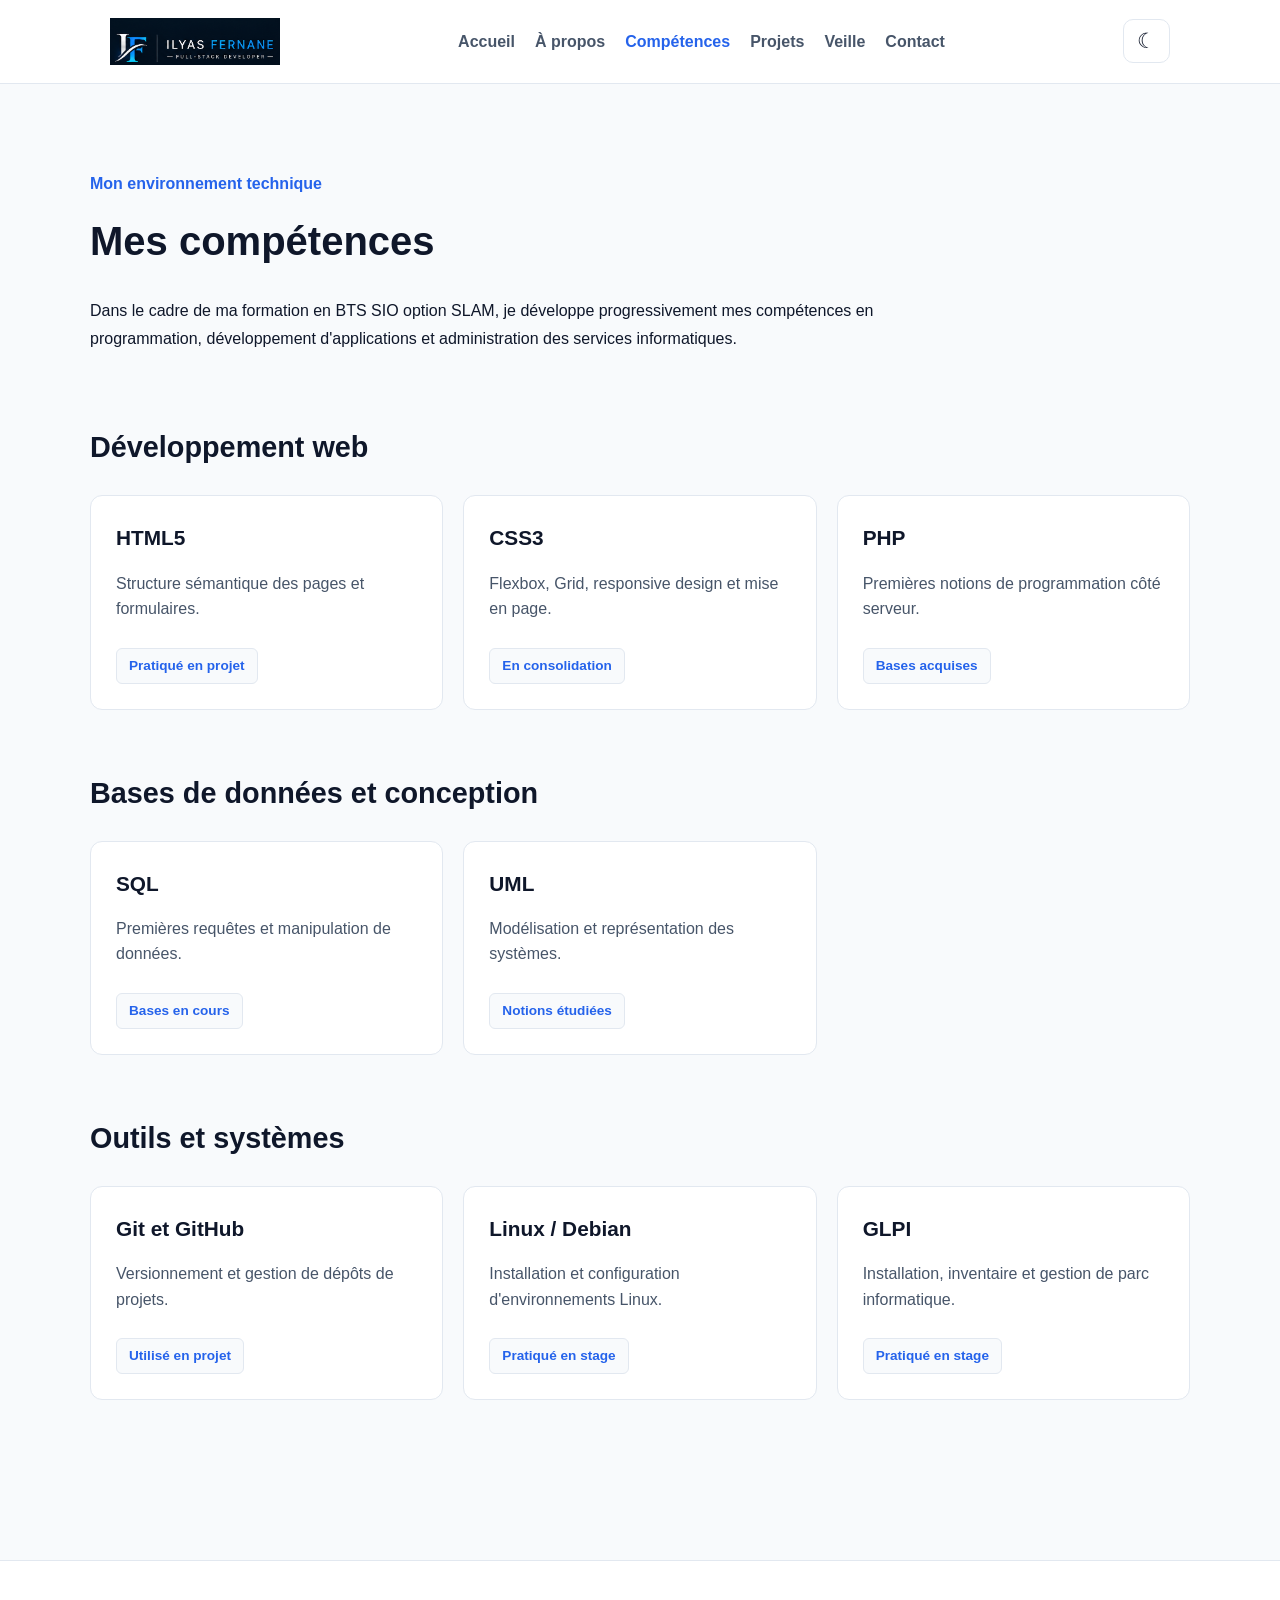
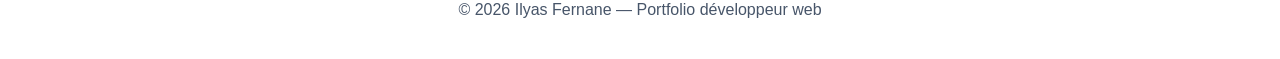
==== competences.html @ f1be25f7 "Initial commit - Portfolio BTS SIO SLAM" ====
<!doctype html>
<html lang="fr">
  <head>
    <meta charset="UTF-8" />
    <meta name="viewport" content="width=device-width, initial-scale=1.0" />
    <meta
      name="description"
      content="Compétences en développement web,
          programmation et informatique d'Ilyas Fernane."
    />
    <title>Compétences | Ilyas Fernane</title>
    <link rel="stylesheet" href="css/style.css" />
    <link rel="icon" type="image/png" href="images/favicon.png" />
  </head>

  <body>
    <header class="site-header">
      <nav class="navigation" aria-label="Navigation principale">
        <a
          href="index.html"
          class="logo logo-image"
          aria-label="Ilyas Fernane - Accueil"
        >
          <img
            src="images/logo-navbar.png"
            alt="Ilyas Fernane"
            class="logo-navbar"
          />
        </a>

        <button
          class="menu-toggle"
          type="button"
          aria-label="Afficher ou masquer le menu"
          aria-controls="menu-principal"
          aria-expanded="false"
        >
          ☰
        </button>

        <ul class="menu" id="menu-principal">
          <li><a href="index.html">Accueil</a></li>
          <li><a href="apropos.html">À propos</a></li>
          <li>
            <a href="competences.html" aria-current="page">Compétences</a>
          </li>
          <li><a href="projets.html">Projets</a></li>
          <li><a href="veille.html">Veille</a></li>
          <li><a href="contact.html">Contact</a></li>
        </ul>
        <button
          class="theme-toggle"
          type="button"
          aria-label="Changer de thème"
          title="Changer de thème"
        >
          ☾
        </button>
      </nav>
    </header>

    <main class="page-interieure">
      <div class="conteneur">
        <section class="presentation">
          <p class="hero-intro">Mon environnement technique</p>
          <h1>Mes compétences</h1>

          <p>
            Dans le cadre de ma formation en BTS SIO option SLAM, je développe
            progressivement mes compétences en programmation, développement
            d'applications et administration des services informatiques.
          </p>
        </section>

        <section class="competences-section">
          <h2>Développement web</h2>

          <div class="grille-competences">
            <article class="carte-competence">
              <h3>HTML5</h3>
              <p>Structure sémantique des pages et formulaires.</p>
              <span class="niveau-competence">Pratiqué en projet</span>
            </article>

            <article class="carte-competence">
              <h3>CSS3</h3>
              <p>Flexbox, Grid, responsive design et mise en page.</p>
              <span class="niveau-competence">En consolidation</span>
            </article>

            <article class="carte-competence">
              <h3>PHP</h3>
              <p>Premières notions de programmation côté serveur.</p>
              <span class="niveau-competence">Bases acquises</span>
            </article>
          </div>
        </section>

        <section class="competences-section">
          <h2>Bases de données et conception</h2>

          <div class="grille-competences">
            <article class="carte-competence">
              <h3>SQL</h3>
              <p>Premières requêtes et manipulation de données.</p>
              <span class="niveau-competence">Bases en cours</span>
            </article>

            <article class="carte-competence">
              <h3>UML</h3>
              <p>Modélisation et représentation des systèmes.</p>
              <span class="niveau-competence">Notions étudiées</span>
            </article>
          </div>
        </section>

        <section class="competences-section">
          <h2>Outils et systèmes</h2>

          <div class="grille-competences">
            <article class="carte-competence">
              <h3>Git et GitHub</h3>
              <p>Versionnement et gestion de dépôts de projets.</p>
              <span class="niveau-competence">Utilisé en projet</span>
            </article>

            <article class="carte-competence">
              <h3>Linux / Debian</h3>
              <p>Installation et configuration d'environnements Linux.</p>
              <span class="niveau-competence">Pratiqué en stage</span>
            </article>

            <article class="carte-competence">
              <h3>GLPI</h3>
              <p>Installation, inventaire et gestion de parc informatique.</p>
              <span class="niveau-competence">Pratiqué en stage</span>
            </article>
          </div>
        </section>
      </div>
    </main>

    <footer class="site-footer">
      <p>© 2026 Ilyas Fernane — Portfolio développeur web</p>
    </footer>

    <script src="js/menu.js"></script>
    <script src="js/theme.js"></script>
  </body>
</html>
---- css/style.css ----
/* ==================================
   PORTFOLIO DÉVELOPPEUR
   Thème clair / sombre
   ================================== */

/* Thème clair par défaut */
:root {
    --couleur-fond: #F8FAFC;
    --couleur-surface: #FFFFFF;
    --couleur-texte: #0F172A;
    --couleur-secondaire: #475569;
    --couleur-accent: #2563EB;
    --couleur-bordure: #E2E8F0;
}

/* Thème sombre */
[data-theme="dark"] {
    --couleur-fond: #0F172A;
    --couleur-surface: #1E293B;
    --couleur-texte: #F8FAFC;
    --couleur-secondaire: #CBD5E1;
    --couleur-accent: #60A5FA;
    --couleur-bordure: #334155;
}

/* Styles généraux */
* {
    box-sizing: border-box;
}

body {
    margin: 0;
    background-color: var(--couleur-fond);
    color: var(--couleur-texte);
    font-family: Arial, sans-serif;
    line-height: 1.6;
}

/* ==================================
   MISE EN PAGE GÉNÉRALE
   ================================== */

body {
    margin: 0;
    background-color: var(--couleur-fond);
    color: var(--couleur-texte);
    font-family: Arial, sans-serif;
    line-height: 1.6;
}

a {
    text-decoration: none;
}

img {
    max-width: 100%;
    display: block;
}

main {
    min-height: calc(100vh - 130px);
}

/* ==================================
   EN-TÊTE / NAVIGATION
   ================================== */

.site-header {
    background-color: var(--couleur-surface);
    border-bottom: 1px solid var(--couleur-bordure);
    position: sticky;
    top: 0;
}

.navigation {
    max-width: 1100px;
    margin: 0 auto;
    padding: 18px 20px;
    display: flex;
    justify-content: space-between;
    align-items: center;
    gap: 20px;
}

.logo {
    font-size: 1.4rem;
    font-weight: bold;
    color: var(--couleur-texte);
}

.logo span {
    color: var(--couleur-accent);
}

.menu {
    list-style: none;
    display: flex;
    gap: 20px;
    margin: 0;
    padding: 0;
}

.menu a {
    color: var(--couleur-secondaire);
    font-weight: 600;
}

.menu a:hover,
.menu a[aria-current="page"] {
    color: var(--couleur-accent);
}

/* ==================================
   SECTION HERO
   ================================== */

.hero {
    max-width: 1100px;
    margin: 0 auto;
    padding: 80px 20px 50px;
}

.hero-contenu {
    max-width: 750px;
}

.hero-intro {
    color: var(--couleur-accent);
    font-weight: 700;
    margin-bottom: 10px;
}

.hero h1 {
    font-size: 3rem;
    margin: 0 0 10px;
}

.hero h2 {
    font-size: 1.8rem;
    margin: 0 0 20px;
    color: var(--couleur-secondaire);
}

.hero-description {
    font-size: 1.05rem;
    margin-bottom: 30px;
    max-width: 680px;
}

.hero-actions {
    display: flex;
    gap: 16px;
    flex-wrap: wrap;
}

/* ==================================
   BOUTONS
   ================================== */

.btn {
    display: inline-block;
    padding: 12px 22px;
    border-radius: 10px;
    font-weight: 700;
    border: 1px solid transparent;
    transition: 0.2s ease;
}

.btn-principal {
    background-color: var(--couleur-accent);
    color: #ffffff;
}

.btn-principal:hover {
    opacity: 0.9;
}

.btn-secondaire {
    background-color: var(--couleur-surface);
    color: var(--couleur-texte);
    border-color: var(--couleur-bordure);
}

.btn-secondaire:hover {
    border-color: var(--couleur-accent);
    color: var(--couleur-accent);
}

/* ==================================
   PIED DE PAGE
   ================================== */

.site-footer {
    border-top: 1px solid var(--couleur-bordure);
    background-color: var(--couleur-surface);
    padding: 20px;
    text-align: center;
    color: var(--couleur-secondaire);
}

/* ==================================
   RESPONSIVE
   ================================== */

@media (max-width: 768px) {
    .navigation {
        flex-direction: column;
        align-items: flex-start;
    }

    .menu {
        flex-direction: column;
        width: 100%;
    }

    .hero {
        padding: 60px 20px;
    }

    .hero h1 {
        font-size: 2.2rem;
    }

    .hero h2 {
        font-size: 1.4rem;
    }
}

[data-theme="dark"] .btn-principal {
    color: #0F172A;
}


/* ==================================
   SECTION PROJETS - ACCUEIL
   ================================== */

.projets-accueil {
    padding: 30px 20px 90px;
}

.conteneur {
    max-width: 1100px;
    margin: 0 auto;
}

.projets-accueil h2 {
    font-size: 2rem;
    margin-bottom: 10px;
}

.section-description {
    color: var(--couleur-secondaire);
    margin-bottom: 30px;
}

.grille-projets {
    display: grid;
    grid-template-columns: repeat(3, 1fr);
    gap: 24px;
}

.carte-projet {
    background-color: var(--couleur-surface);
    border: 1px solid var(--couleur-bordure);
    border-radius: 14px;
    padding: 28px;
    transition: transform 0.2s ease;
}

.carte-projet:hover {
    transform: translateY(-5px);
}

.projet-categorie {
    color: var(--couleur-accent);
    font-size: 0.85rem;
    font-weight: 700;
}

.carte-projet h3 {
    margin: 12px 0;
    font-size: 1.25rem;
}

.carte-projet p {
    line-height: 1.6;
}

.carte-projet a {
    color: var(--couleur-accent);
    font-weight: 700;
}

/* Responsive des cartes */
@media (max-width: 900px) {
    .grille-projets {
        grid-template-columns: repeat(2, 1fr);
    }
}

@media (max-width: 600px) {
    .grille-projets {
        grid-template-columns: 1fr;
    }
}

/* Bouton de menu invisible sur ordinateur */
.menu-toggle {
    display: none;
}

/* Navigation sur téléphone */
@media (max-width: 768px) {

    .navigation {
        flex-direction: row;
        justify-content: space-between;
        align-items: center;
        flex-wrap: wrap;
    }

    .menu-toggle {
        display: block;
        background: transparent;
        border: 1px solid var(--couleur-bordure);
        color: var(--couleur-texte);
        border-radius: 8px;
        padding: 8px 12px;
        font-size: 1.4rem;
        cursor: pointer;
    }

    .menu {
        display: none;
        width: 100%;
    }

    .menu.ouvert {
        display: flex;
        flex-direction: column;
        gap: 12px;
        padding: 16px 0;
    }
}


/* ==================================
   PAGE À PROPOS
   ================================== */

.page-interieure {
    padding: 70px 20px 100px;
}

.page-interieure h1 {
    font-size: 2.5rem;
    margin: 0 0 24px;
}

.page-interieure h2 {
    font-size: 1.8rem;
    margin-bottom: 25px;
}

.presentation {
    max-width: 800px;
    margin-bottom: 70px;
}

.presentation p {
    line-height: 1.8;
}

.parcours {
    margin-bottom: 70px;
}

.parcours-etape {
    background-color: var(--couleur-surface);
    border: 1px solid var(--couleur-bordure);
    border-radius: 12px;
    padding: 25px;
    margin-bottom: 18px;
}

.parcours-etape h3 {
    margin: 10px 0;
}

.objectifs {
    max-width: 800px;
}

.objectifs p {
    margin-bottom: 30px;
    line-height: 1.8;
}

@media (max-width: 768px) {
    .page-interieure {
        padding: 45px 20px 70px;
    }

    .page-interieure h1 {
        font-size: 2rem;
    }
}


/* ==================================
   PAGE COMPÉTENCES
   ================================== */

.competences-section {
    margin-bottom: 60px;
}

.grille-competences {
    display: grid;
    grid-template-columns: repeat(3, 1fr);
    gap: 20px;
}

.carte-competence {
    background-color: var(--couleur-surface);
    border: 1px solid var(--couleur-bordure);
    border-radius: 12px;
    padding: 25px;
}

.carte-competence h3 {
    margin: 0 0 12px;
    font-size: 1.3rem;
}

.carte-competence p {
    color: var(--couleur-secondaire);
    line-height: 1.6;
}

.niveau-competence {
    display: inline-block;
    margin-top: 10px;
    padding: 6px 12px;
    border-radius: 6px;
    background-color: var(--couleur-fond);
    border: 1px solid var(--couleur-bordure);
    color: var(--couleur-accent);
    font-size: 0.85rem;
    font-weight: 600;
}

@media (max-width: 900px) {
    .grille-competences {
        grid-template-columns: repeat(2, 1fr);
    }
}

@media (max-width: 600px) {
    .grille-competences {
        grid-template-columns: 1fr;
    }
}


/* ==================================
   PAGE PROJETS DETAILLES
   ================================== */

.liste-projets {
    display: grid;
    grid-template-columns: 1fr;
    gap: 30px;
}

.projet-detail {
    background-color: var(--couleur-surface);
    border: 1px solid var(--couleur-bordure);
    border-radius: 14px;
    padding: 35px;
}

.projet-detail h2 {
    font-size: 1.8rem;
    margin: 8px 0 16px;
}

.projet-detail h3 {
    font-size: 1.1rem;
    margin-top: 25px;
    margin-bottom: 12px;
}

.projet-detail p,
.projet-detail li {
    line-height: 1.8;
}

.projet-detail ul {
    padding-left: 22px;
}

.statut-projet {
    display: inline-block;
    border: 1px solid var(--couleur-bordure);
    background-color: var(--couleur-fond);
    color: var(--couleur-secondaire);
    padding: 6px 12px;
    border-radius: 8px;
    font-size: 0.85rem;
    font-weight: 600;
    margin-bottom: 15px;
}

.technologies-projet {
    display: flex;
    flex-wrap: wrap;
    gap: 10px;
    margin-bottom: 25px;
}

.technologies-projet span {
    background-color: var(--couleur-fond);
    color: var(--couleur-accent);
    border: 1px solid var(--couleur-bordure);
    padding: 7px 12px;
    border-radius: 8px;
    font-size: 0.85rem;
    font-weight: 600;
}

.note-projet {
    color: var(--couleur-secondaire);
    font-style: italic;
    margin-bottom: 25px;
}

@media (max-width: 768px) {
    .projet-detail {
        padding: 22px;
    }

    .projet-detail h2 {
        font-size: 1.5rem;
    }
}

/* ==================================
   PAGE VEILLE TECHNOLOGIQUE
   ================================== */

.veille-section {
    margin-bottom: 65px;
}

.veille-section h2 {
    margin-bottom: 20px;
}

.veille-section a {
    color: var(--couleur-accent);
    font-weight: 600;
}

.capture-veille {
    width: 100%;
    max-width: 900px;
    height: auto;
    border: 1px solid var(--couleur-bordure);
    border-radius: 12px;
    margin-top: 20px;
}


/* ==================================
   LIENS DES FICHES DE VEILLE
   ================================== */

.lien-fiche {
    display: block;
    margin-top: 18px;
    color: var(--couleur-accent);
    font-weight: 600;
    text-decoration: none;
}

.lien-fiche:hover {
    text-decoration: underline;
}
/* ==================================
   FICHES DE VEILLE HTML
   ================================== */

.fiche-veille {
    max-width: 850px;
}

.fiche-veille h2 {
    margin-top: 35px;
}

.fiche-veille pre {
    background-color: var(--couleur-surface);
    color: var(--couleur-texte);
    border: 1px solid var(--couleur-bordure);
    padding: 20px;
    border-radius: 10px;
    overflow-x: auto;
    line-height: 1.6;
}

.fiche-veille code {
    font-family: Consolas, monospace;
    font-size: 0.95rem;
}

.retour-veille {
    display: inline-block;
    margin-bottom: 30px;
    color: var(--couleur-accent);
    text-decoration: none;
    font-weight: 600;
}

.retour-veille:hover {
    text-decoration: underline;
}


/* ==================================
   PAGE CONTACT
   ================================== */

.contact-section {
    margin-bottom: 60px;
}

.grille-contact {
    display: grid;
    grid-template-columns: repeat(3, 1fr);
    gap: 24px;
}

.carte-contact {
    background-color: var(--couleur-surface);
    border: 1px solid var(--couleur-bordure);
    border-radius: 14px;
    padding: 28px;
}

.carte-contact h3 {
    font-size: 1.3rem;
    margin: 0 0 15px;
}

.carte-contact p {
    color: var(--couleur-secondaire);
    line-height: 1.7;
}

.carte-contact a {
    display: inline-block;
    margin-top: 10px;
    color: var(--couleur-accent);
    font-weight: 700;
    text-decoration: none;
}

.carte-contact a:hover {
    text-decoration: underline;
}

.contact-attente {
    font-style: italic;
    font-size: 0.9rem;
}

@media (max-width: 900px) {
    .grille-contact {
        grid-template-columns: repeat(2, 1fr);
    }
}

@media (max-width: 600px) {
    .grille-contact {
        grid-template-columns: 1fr;
    }
}


/* ==================================
   LOGO DE NAVIGATION
   ================================== */

.logo-navbar {
    display: block;
    width: 170px;
    height: auto;
}

/* Version mobile */
@media (max-width: 768px) {
    .logo-navbar {
        width: 140px;
    }
}


/* ==================================
   LOGO PRINCIPAL - ACCUEIL
   ================================== */

.hero {
    display: flex;
    align-items: center;
    justify-content: space-between;
    gap: 50px;
}

.hero-contenu {
    flex: 1;
    min-width: 0;
}

.hero-visuel {
    flex: 0 1 350px;
}

.logo-principal {
    width: 100%;
    height: auto;
    border-radius: 14px;
}

/* Adaptation mobile */
@media (max-width: 768px) {
    .hero {
        flex-direction: column;
        align-items: flex-start;
        gap: 30px;
    }

    .hero-visuel {
        flex: none;
        width: 100%;
        max-width: 300px;
        align-self: center;
    }
}


/* ==================================
   BOUTON CLAIR / SOMBRE
   ================================== */

.theme-toggle {
    background-color: var(--couleur-surface);
    color: var(--couleur-texte);
    border: 1px solid var(--couleur-bordure);
    border-radius: 10px;
    padding: 9px 13px;
    font-size: 1.3rem;
    cursor: pointer;
}

.theme-toggle:hover {
    border-color: var(--couleur-accent);
}

@media (max-width: 768px) {
    .theme-toggle {
        margin-left: auto;
    }
}


/* ==================================
   FINITIONS NAVIGATION MOBILE
   ================================== */

@media (max-width: 768px) {

    .navigation {
        display: flex;
        flex-direction: row;
        flex-wrap: wrap;
        align-items: center;
        gap: 12px;
        padding: 12px 16px;
    }

    .logo-image {
        margin-right: auto;
    }

    .logo-navbar {
        width: 125px;
        height: auto;
    }

    .menu-toggle {
        order: 2;
        margin: 0;
    }

    .theme-toggle {
        order: 1;
        margin-left: 0;
    }

    .menu {
        order: 3;
        width: 100%;
    }

    .menu.ouvert {
        display: flex;
        flex-direction: column;
        gap: 14px;
        padding: 16px 0;
    }
}
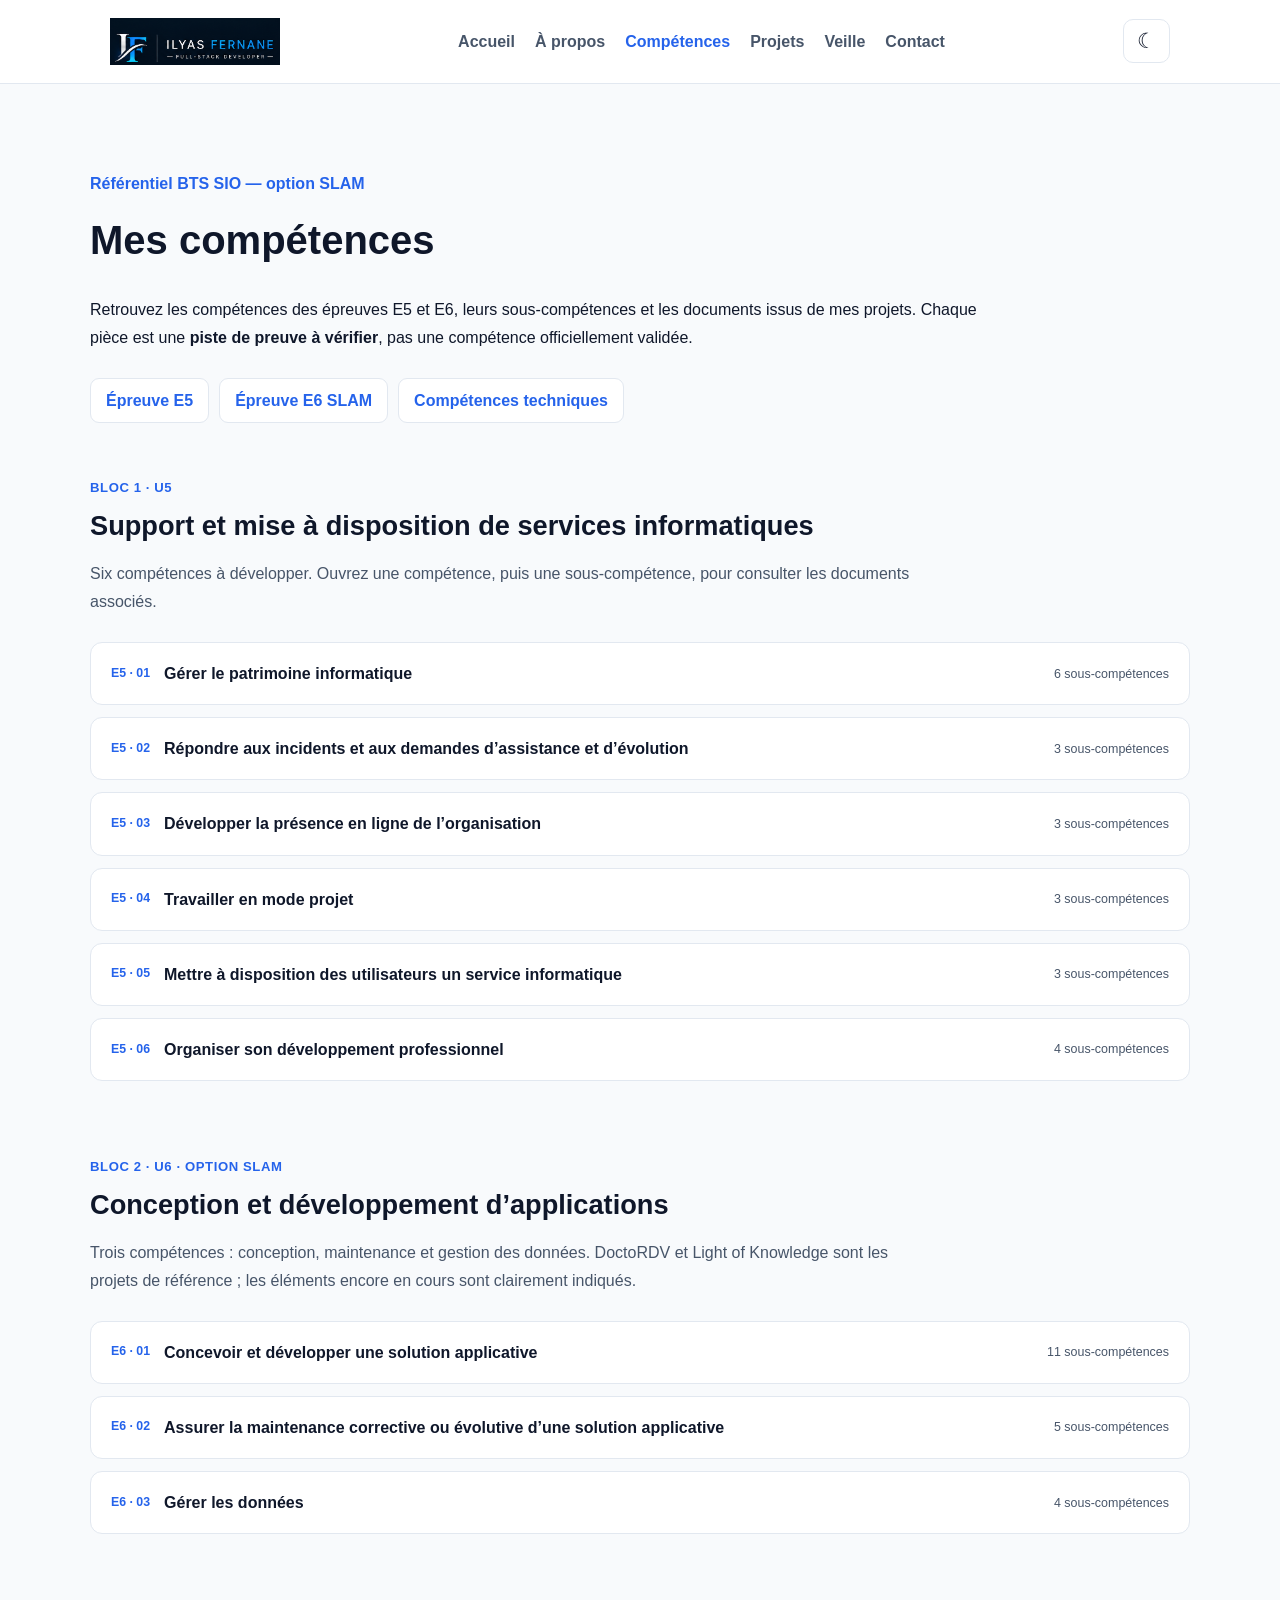
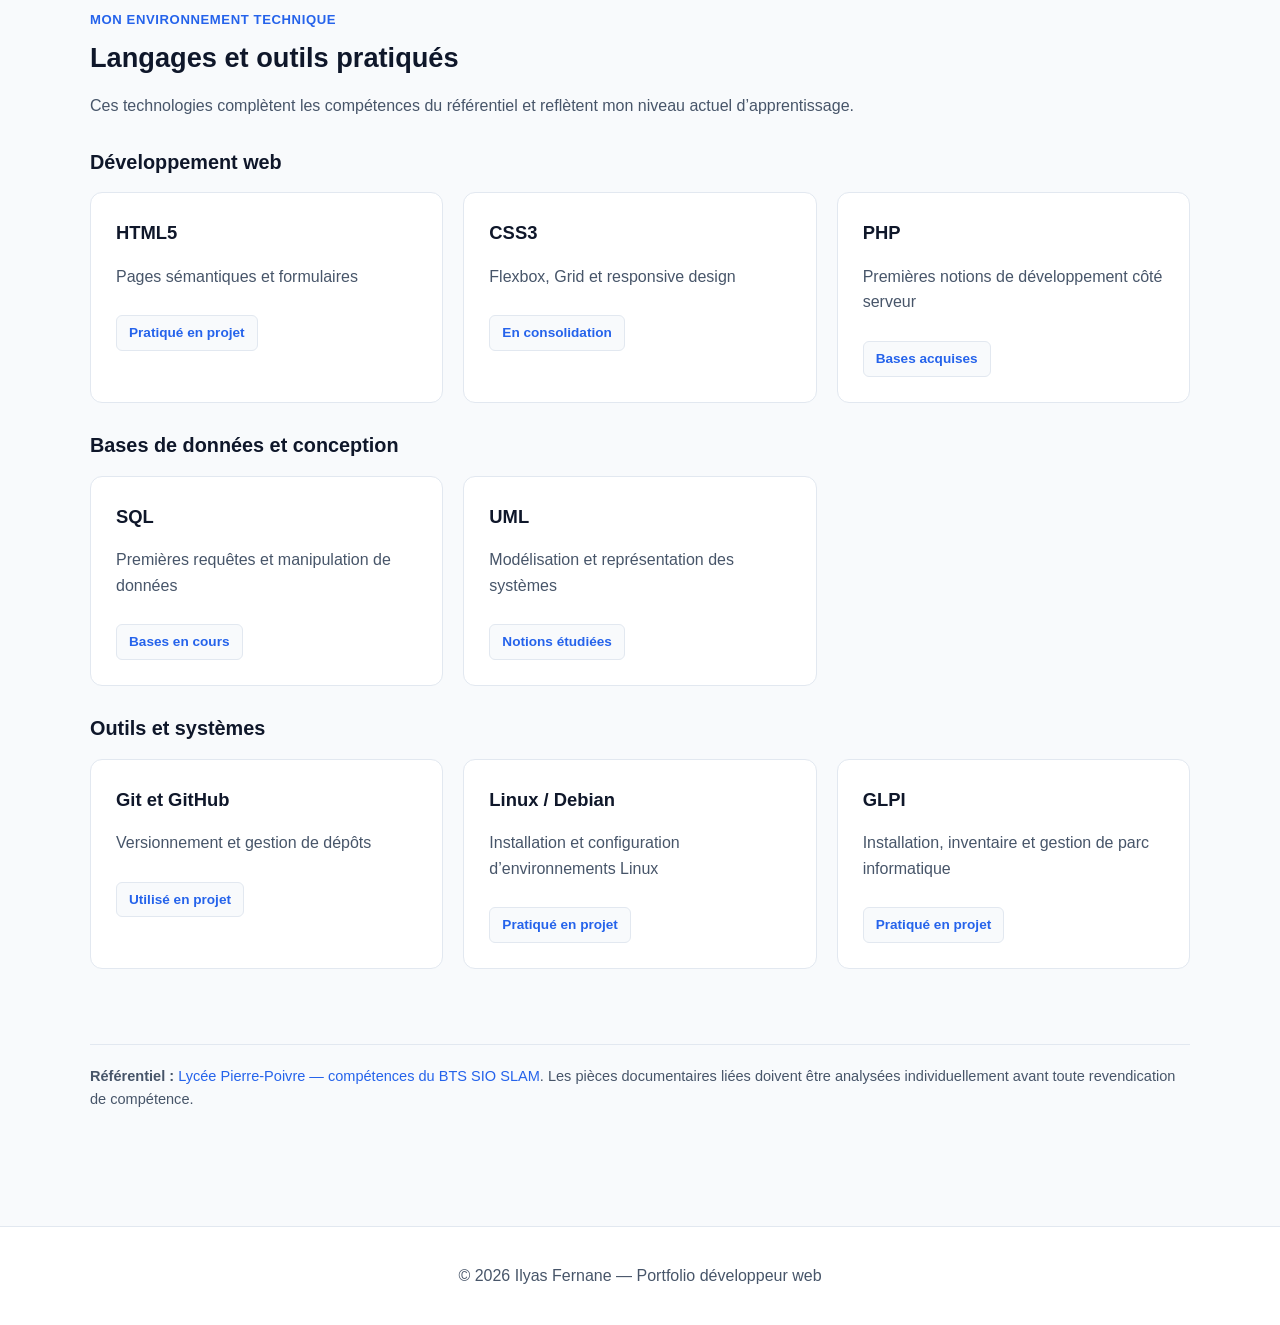
==== commit 625e91c1: "docs: integration du dossier GLPI et des preuves E5 dans le portfolio" ====
--- a/competences.html
+++ b/competences.html
@@ -3,147 +3,991 @@
   <head>
     <meta charset="UTF-8" />
     <meta name="viewport" content="width=device-width, initial-scale=1.0" />
-    <meta
-      name="description"
-      content="Compétences en développement web,
-          programmation et informatique d'Ilyas Fernane."
-    />
-    <title>Compétences | Ilyas Fernane</title>
+    <meta name="description" content="Compétences E5 et E6 du BTS SIO SLAM, réalisations et documents associés : GLPI EcoTech, DoctoRDV, Light of Knowledge et projets web." />
+    <title>Compétences E5 et E6 | Portfolio BTS SIO SLAM</title>
     <link rel="stylesheet" href="css/style.css" />
+    <link rel="stylesheet" href="css/competences.css" />
     <link rel="icon" type="image/png" href="images/favicon.png" />
   </head>
-
   <body>
     <header class="site-header">
       <nav class="navigation" aria-label="Navigation principale">
-        <a
-          href="index.html"
-          class="logo logo-image"
-          aria-label="Ilyas Fernane - Accueil"
-        >
-          <img
-            src="images/logo-navbar.png"
-            alt="Ilyas Fernane"
-            class="logo-navbar"
-          />
+        <a href="index.html" class="logo logo-image" aria-label="Ilyas Fernane - Accueil">
+          <img src="images/logo-navbar.png" alt="Ilyas Fernane" class="logo-navbar" />
         </a>
-
-        <button
-          class="menu-toggle"
-          type="button"
-          aria-label="Afficher ou masquer le menu"
-          aria-controls="menu-principal"
-          aria-expanded="false"
-        >
-          ☰
-        </button>
-
+        <button class="menu-toggle" type="button" aria-label="Afficher ou masquer le menu" aria-controls="menu-principal" aria-expanded="false">☰</button>
         <ul class="menu" id="menu-principal">
           <li><a href="index.html">Accueil</a></li>
           <li><a href="apropos.html">À propos</a></li>
-          <li>
-            <a href="competences.html" aria-current="page">Compétences</a>
-          </li>
+          <li><a href="competences.html" aria-current="page">Compétences</a></li>
           <li><a href="projets.html">Projets</a></li>
           <li><a href="veille.html">Veille</a></li>
           <li><a href="contact.html">Contact</a></li>
         </ul>
-        <button
-          class="theme-toggle"
-          type="button"
-          aria-label="Changer de thème"
-          title="Changer de thème"
-        >
-          ☾
-        </button>
+        <button class="theme-toggle" type="button" aria-label="Changer de thème" title="Changer de thème">☾</button>
       </nav>
     </header>
-
     <main class="page-interieure">
       <div class="conteneur">
-        <section class="presentation">
-          <p class="hero-intro">Mon environnement technique</p>
+        <section class="presentation ref-presentation">
+          <p class="hero-intro">Référentiel BTS SIO — option SLAM</p>
           <h1>Mes compétences</h1>
+          <p>Retrouvez les compétences des épreuves E5 et E6, leurs sous-compétences et les documents issus de mes projets. Chaque pièce est une <strong>piste de preuve à vérifier</strong>, pas une compétence officiellement validée.</p>
+          <nav class="ref-navigation" aria-label="Sections de cette page">
+            <a href="#e5">Épreuve E5</a>
+            <a href="#e6">Épreuve E6 SLAM</a>
+            <a href="#techniques">Compétences techniques</a>
+          </nav>
+        </section>
+        <section class="competences-section ref-section" id="e5" aria-labelledby="titre-e5">
+          <p class="ref-eyebrow">BLOC 1 · U5</p>
+          <h2 id="titre-e5">Support et mise à disposition de services informatiques</h2>
+          <p class="ref-section-description">Six compétences à développer. Ouvrez une compétence, puis une sous-compétence, pour consulter les documents associés.</p>
+          <details class="ref-groupe" id="e5-1">
+            <summary>
+              <span class="ref-numero">E5 · 01</span>
+              <span class="ref-groupe-titre">Gérer le patrimoine informatique</span>
+              <span class="ref-sous-nombre">6 sous-compétences</span>
+            </summary>
+            <div class="ref-groupe-contenu">
+              <details class="ref-sous-competence">
+                <summary>
+                  <span class="ref-sous-index">1.1</span>
+                  <span>Recenser et identifier les ressources numériques</span>
+                </summary>
+                <div class="ref-preuves">
+                  <p class="ref-preuves-intro">Documents disponibles à examiner pour justifier cette sous-compétence :</p>
+                  <ul class="ref-preuves-liste">
+                    <li>
+                      <a href="documents/GLPI_EcoTech_dossier_preuves_complet.pdf#page=9"
+                        target="_blank" rel="noopener noreferrer">
+                        Inventaire automatique du poste Debian (PDF, page 9)
+                      </a>
+                      <span class="ref-preuve-contexte">
+                        Poste détecté dans GLPI grâce à GLPI Agent
+                      </span>
+                    </li>
 
-          <p>
-            Dans le cadre de ma formation en BTS SIO option SLAM, je développe
-            progressivement mes compétences en programmation, développement
-            d'applications et administration des services informatiques.
-          </p>
+                    <li>
+                      <a href="documents/GLPI_EcoTech_dossier_preuves_complet.pdf#page=13"
+                        target="_blank" rel="noopener noreferrer">
+                        Parc informatique EcoTech (PDF, page 13)
+                      </a>
+                      <span class="ref-preuve-contexte">
+                        Présentation des équipements enregistrés dans GLPI
+                      </span>
+                    </li>
+                  </ul>
+                  <p class="ref-statut ref-statut-revue">Statut : correspondance à vérifier avec le référentiel et les pièces.</p>
+                </div>
+              </details>
+              <details class="ref-sous-competence">
+                <summary>
+                  <span class="ref-sous-index">1.2</span>
+                  <span>Exploiter des référentiels, normes et standards adoptés par le prestataire informatique</span>
+                </summary>
+                <div class="ref-preuves">
+                  <p class="ref-preuves-intro">Documents disponibles à examiner pour justifier cette sous-compétence :</p>
+                  <ul class="ref-preuves-liste">
+                    <li>
+                      <a href="https://github.com/ifernane77/GLPI-EcoTech/blob/main/regles-securisation-equipements.md" target="_blank" rel="noopener noreferrer">
+                        Règles de sécurisation des équipements <span aria-hidden="true">↗</span>
+                      </a>
+                      <span class="ref-preuve-contexte">À vérifier au regard des normes et référentiels utilisés</span>
+                    </li>
+                  </ul>
+                  <p class="ref-statut ref-statut-revue">Statut : correspondance à vérifier avec le référentiel et les pièces.</p>
+                </div>
+              </details>
+              <details class="ref-sous-competence">
+                <summary>
+                  <span class="ref-sous-index">1.3</span>
+                  <span>Mettre en place et vérifier les niveaux d’habilitation associés à un service</span>
+                </summary>
+                <div class="ref-preuves">
+                  <p class="ref-preuves-intro">Documents disponibles à examiner pour justifier cette sous-compétence :</p>
+                  <ul class="ref-preuves-liste">
+                    <li>
+                      <a href="documents/GLPI_EcoTech_dossier_preuves_complet.pdf#page=16"
+                        target="_blank" rel="noopener noreferrer">
+                        Profil Technician — Support EcoTech (PDF, page 16)
+                      </a>
+                      <span class="ref-preuve-contexte">
+                        Habilitation du compte chargé des tickets
+                      </span>
+                    </li>
+
+                    <li>
+                      <a href="documents/GLPI_EcoTech_dossier_preuves_complet.pdf#page=17"
+                        target="_blank" rel="noopener noreferrer">
+                        Profil Admin — EcoTech (PDF, page 17)
+                      </a>
+                      <span class="ref-preuve-contexte">
+                        Vérification du profil administrateur dans GLPI
+                      </span>
+                    </li>
+
+                    <li>
+                      <a href="documents/GLPI_EcoTech_dossier_preuves_complet.pdf#page=18"
+                        target="_blank" rel="noopener noreferrer">
+                        Profil Self-Service — Terrain EcoTech (PDF, page 18)
+                      </a>
+                      <span class="ref-preuve-contexte">
+                        Vérification du profil attribué au demandeur
+                      </span>
+                    </li>
+
+                    <li>
+                      <a href="documents/GLPI_EcoTech_dossier_preuves_complet.pdf#page=19"
+                        target="_blank" rel="noopener noreferrer">
+                        Interface du demandeur (PDF, page 19)
+                      </a>
+                      <span class="ref-preuve-contexte">
+                        Test de connexion avec le compte Self-Service
+                      </span>
+                    </li>
+                  </ul>
+                  <p class="ref-statut ref-statut-revue">Statut : correspondance à vérifier avec le référentiel et les pièces.</p>
+                </div>
+              </details>
+              <details class="ref-sous-competence">
+                <summary>
+                  <span class="ref-sous-index">1.4</span>
+                  <span>Vérifier les conditions de la continuité d’un service informatique</span>
+                </summary>
+                <div class="ref-preuves">
+                  <p class="ref-vide">Aucune preuve spécifique associée pour le moment. À compléter au fil des projets.</p>
+                  <p class="ref-statut">Statut : non documentée.</p>
+                </div>
+              </details>
+              <details class="ref-sous-competence">
+                <summary>
+                  <span class="ref-sous-index">1.5</span>
+                  <span>Gérer des sauvegardes</span>
+                </summary>
+                <div class="ref-preuves">
+                  <p class="ref-vide">Aucune preuve spécifique associée pour le moment. À compléter au fil des projets.</p>
+                  <p class="ref-statut">Statut : non documentée.</p>
+                </div>
+              </details>
+              <details class="ref-sous-competence">
+                <summary>
+                  <span class="ref-sous-index">1.6</span>
+                  <span>Vérifier le respect des règles d’utilisation des ressources numériques</span>
+                </summary>
+                <div class="ref-preuves">
+                  <p class="ref-preuves-intro">Documents disponibles à examiner pour justifier cette sous-compétence :</p>
+                  <ul class="ref-preuves-liste">
+                    <li>
+                      <a href="https://github.com/ifernane77/GLPI-EcoTech/blob/main/regles-securisation-equipements.md" target="_blank" rel="noopener noreferrer">
+                        Règles de sécurisation <span aria-hidden="true">↗</span>
+                      </a>
+                      <span class="ref-preuve-contexte">Correspondance exacte à justifier</span>
+                    </li>
+                  </ul>
+                  <p class="ref-statut ref-statut-revue">Statut : correspondance à vérifier avec le référentiel et les pièces.</p>
+                </div>
+              </details>
+            </div>
+          </details>
+          <details class="ref-groupe" id="e5-2">
+            <summary>
+              <span class="ref-numero">E5 · 02</span>
+              <span class="ref-groupe-titre">Répondre aux incidents et aux demandes d’assistance et d’évolution</span>
+              <span class="ref-sous-nombre">3 sous-compétences</span>
+            </summary>
+            <div class="ref-groupe-contenu">
+              <details class="ref-sous-competence">
+                <summary>
+                  <span class="ref-sous-index">2.1</span>
+                  <span>Collecter, suivre et orienter des demandes</span>
+                </summary>
+                <div class="ref-preuves">
+                  <p class="ref-preuves-intro">Documents disponibles à examiner pour justifier cette sous-compétence :</p>
+                  
+                  <ul class="ref-preuves-liste">
+                    <li>
+                      <a href="documents/GLPI_EcoTech_dossier_preuves_complet.pdf#page=22"
+                        target="_blank" rel="noopener noreferrer">
+                        Liste des tickets EcoTech (PDF, page 22)
+                      </a>
+                      <span class="ref-preuve-contexte">
+                        Enregistrement et suivi de huit demandes et incidents
+                      </span>
+                    </li>
+
+                    <li>
+                      <a href="documents/GLPI_EcoTech_dossier_preuves_complet.pdf#page=24"
+                        target="_blank" rel="noopener noreferrer">
+                        Affectation d'un incident au support (PDF, page 24)
+                      </a>
+                      <span class="ref-preuve-contexte">
+                        Ticket n° 4 associé à une imprimante et à un technicien
+                      </span>
+                    </li>
+
+                    <li>
+                      <a href="documents/GLPI_EcoTech_dossier_preuves_complet.pdf#page=26"
+                        target="_blank" rel="noopener noreferrer">
+                        Suivi d'un ticket en cours (PDF, page 26)
+                      </a>
+                      <span class="ref-preuve-contexte">
+                        Consultation du ticket Wi-Fi n° 10 depuis le compte Terrain
+                      </span>
+                    </li>
+                  </ul>
+
+                  <p class="ref-statut ref-statut-revue">Statut : correspondance à vérifier avec le référentiel et les pièces.</p>
+                </div>
+              </details>
+              <details class="ref-sous-competence">
+                <summary>
+                  <span class="ref-sous-index">2.2</span>
+                  <span>Traiter des demandes concernant les services réseau et système, applicatifs</span>
+                </summary>
+                <div class="ref-preuves">
+                  <p class="ref-preuves-intro">Documents disponibles à examiner pour justifier cette sous-compétence :</p>
+                  
+                  <ul class="ref-preuves-liste">
+                    <li>
+                      <a href="documents/GLPI_EcoTech_dossier_preuves_complet.pdf#page=25"
+                        target="_blank" rel="noopener noreferrer">
+                        Traitement d'un incident réseau (PDF, page 25)
+                      </a>
+                      <span class="ref-preuve-contexte">
+                        Ticket n° 8 : coupure Internet, vérifications
+                        et solution enregistrées dans GLPI
+                      </span>
+                    </li>
+                  </ul>
+
+                  <p class="ref-statut ref-statut-revue">Statut : correspondance à vérifier avec le référentiel et les pièces.</p>
+                </div>
+              </details>
+              <details class="ref-sous-competence">
+                <summary>
+                  <span class="ref-sous-index">2.3</span>
+                  <span>Traiter des demandes concernant les applications</span>
+                </summary>
+                <div class="ref-preuves">
+                  <p class="ref-vide">Aucune preuve spécifique associée pour le moment. À compléter au fil des projets.</p>
+                  <p class="ref-statut">Statut : non documentée.</p>
+                </div>
+              </details>
+            </div>
+          </details>
+          <details class="ref-groupe" id="e5-3">
+            <summary>
+              <span class="ref-numero">E5 · 03</span>
+              <span class="ref-groupe-titre">Développer la présence en ligne de l’organisation</span>
+              <span class="ref-sous-nombre">3 sous-compétences</span>
+            </summary>
+            <div class="ref-groupe-contenu">
+              <details class="ref-sous-competence">
+                <summary>
+                  <span class="ref-sous-index">3.1</span>
+                  <span>Participer à la valorisation de l’image de l’organisation sur les médias numériques en tenant compte du cadre juridique et des enjeux économiques</span>
+                </summary>
+                <div class="ref-preuves">
+                  <p class="ref-preuves-intro">Documents disponibles à examiner pour justifier cette sous-compétence :</p>
+                  <ul class="ref-preuves-liste">
+                    <li>
+                      <a href="https://github.com/ifernane77/Light-Of-Knowledge/blob/main/public/index.html" target="_blank" rel="noopener noreferrer">
+                        Page d’accueil Light of Knowledge <span aria-hidden="true">↗</span>
+                      </a>
+                      <span class="ref-preuve-contexte">Interface publique ; aspects juridiques à documenter</span>
+                    </li>
+                    <li>
+                      <a href="https://github.com/ifernane77/Light-Of-Knowledge/blob/main/cahier-des-charges.md" target="_blank" rel="noopener noreferrer">
+                        Cahier des charges <span aria-hidden="true">↗</span>
+                      </a>
+                      <span class="ref-preuve-contexte">Contexte et besoins</span>
+                    </li>
+                  </ul>
+                  <p class="ref-statut ref-statut-revue">Statut : correspondance à vérifier avec le référentiel et les pièces.</p>
+                </div>
+              </details>
+              <details class="ref-sous-competence">
+                <summary>
+                  <span class="ref-sous-index">3.2</span>
+                  <span>Référencer les services en ligne de l’organisation et mesurer leur visibilité</span>
+                </summary>
+                <div class="ref-preuves">
+                  <p class="ref-vide">Aucune preuve spécifique associée pour le moment. À compléter au fil des projets.</p>
+                  <p class="ref-statut">Statut : non documentée.</p>
+                </div>
+              </details>
+              <details class="ref-sous-competence">
+                <summary>
+                  <span class="ref-sous-index">3.3</span>
+                  <span>Participer à l’évolution d’un site Web exploitant les données de l’organisation</span>
+                </summary>
+                <div class="ref-preuves">
+                  <p class="ref-preuves-intro">Documents disponibles à examiner pour justifier cette sous-compétence :</p>
+                  <ul class="ref-preuves-liste">
+                    <li>
+                      <a href="https://github.com/ifernane77/Light-Of-Knowledge/blob/main/public/formations.html" target="_blank" rel="noopener noreferrer">
+                        Page Formations <span aria-hidden="true">↗</span>
+                      </a>
+                      <span class="ref-preuve-contexte">Évolution de l’interface ; exploitation des données à justifier</span>
+                    </li>
+                    <li>
+                      <a href="https://github.com/ifernane77/Light-Of-Knowledge/blob/main/public/inscription.html" target="_blank" rel="noopener noreferrer">
+                        Page Inscription <span aria-hidden="true">↗</span>
+                      </a>
+                      <span class="ref-preuve-contexte">Maquette de formulaire</span>
+                    </li>
+                  </ul>
+                  <p class="ref-statut ref-statut-revue">Statut : correspondance à vérifier avec le référentiel et les pièces.</p>
+                </div>
+              </details>
+            </div>
+          </details>
+          <details class="ref-groupe" id="e5-4">
+            <summary>
+              <span class="ref-numero">E5 · 04</span>
+              <span class="ref-groupe-titre">Travailler en mode projet</span>
+              <span class="ref-sous-nombre">3 sous-compétences</span>
+            </summary>
+            <div class="ref-groupe-contenu">
+              <details class="ref-sous-competence">
+                <summary>
+                  <span class="ref-sous-index">4.1</span>
+                  <span>Analyser les objectifs et les modalités d’organisation d’un projet</span>
+                </summary>
+                <div class="ref-preuves">
+                  <p class="ref-preuves-intro">Documents disponibles à examiner pour justifier cette sous-compétence :</p>
+                  <ul class="ref-preuves-liste">
+                    <li>
+                      <a href="https://github.com/ifernane77/bat-expertise-manager/blob/main/docs/cahier-des-charges.md" target="_blank" rel="noopener noreferrer">
+                        Cahier des charges — Bat Expertise Manager <span aria-hidden="true">↗</span>
+                      </a>
+                      <span class="ref-preuve-contexte">Expression du besoin</span>
+                    </li>
+                    <li>
+                      <a href="https://github.com/ifernane77/DoctoRDV/blob/main/analyse-fonctionnelle.md" target="_blank" rel="noopener noreferrer">
+                        Analyse fonctionnelle — DoctoRDV <span aria-hidden="true">↗</span>
+                      </a>
+                      <span class="ref-preuve-contexte">Besoins et rôles</span>
+                    </li>
+                  </ul>
+                  <p class="ref-statut ref-statut-revue">Statut : correspondance à vérifier avec le référentiel et les pièces.</p>
+                </div>
+              </details>
+              <details class="ref-sous-competence">
+                <summary>
+                  <span class="ref-sous-index">4.2</span>
+                  <span>Planifier les activités</span>
+                </summary>
+                <div class="ref-preuves">
+                  <p class="ref-preuves-intro">Documents disponibles à examiner pour justifier cette sous-compétence :</p>
+                  <ul class="ref-preuves-liste">
+                    <li>
+                      <a href="https://github.com/ifernane77/DoctoRDV/blob/main/backlog.md" target="_blank" rel="noopener noreferrer">
+                        Backlog — DoctoRDV <span aria-hidden="true">↗</span>
+                      </a>
+                      <span class="ref-preuve-contexte">Planification des tâches</span>
+                    </li>
+                    <li>
+                      <a href="https://github.com/ifernane77/GLPI-EcoTech/blob/main/backlog.md" target="_blank" rel="noopener noreferrer">
+                        Backlog — GLPI EcoTech <span aria-hidden="true">↗</span>
+                      </a>
+                      <span class="ref-preuve-contexte">Organisation du travail</span>
+                    </li>
+                  </ul>
+                  <p class="ref-statut ref-statut-revue">Statut : correspondance à vérifier avec le référentiel et les pièces.</p>
+                </div>
+              </details>
+              <details class="ref-sous-competence">
+                <summary>
+                  <span class="ref-sous-index">4.3</span>
+                  <span>Évaluer les indicateurs de suivi d’un projet et analyser les écarts</span>
+                </summary>
+                <div class="ref-preuves">
+                  <p class="ref-preuves-intro">Documents disponibles à examiner pour justifier cette sous-compétence :</p>
+                  <ul class="ref-preuves-liste">
+                    <li>
+                      <a href="https://github.com/ifernane77/GLPI-EcoTech/blob/main/journal-de-bord.md" target="_blank" rel="noopener noreferrer">
+                        Journal de bord GLPI <span aria-hidden="true">↗</span>
+                      </a>
+                      <span class="ref-preuve-contexte">Les indicateurs et les écarts restent à expliciter</span>
+                    </li>
+                  </ul>
+                  <p class="ref-statut ref-statut-revue">Statut : correspondance à vérifier avec le référentiel et les pièces.</p>
+                </div>
+              </details>
+            </div>
+          </details>
+          <details class="ref-groupe" id="e5-5">
+            <summary>
+              <span class="ref-numero">E5 · 05</span>
+              <span class="ref-groupe-titre">Mettre à disposition des utilisateurs un service informatique</span>
+              <span class="ref-sous-nombre">3 sous-compétences</span>
+            </summary>
+            <div class="ref-groupe-contenu">
+              <details class="ref-sous-competence">
+                <summary>
+                  <span class="ref-sous-index">5.1</span>
+                  <span>Réaliser les tests d’intégration et d’acceptation d’un service</span>
+                </summary>
+                <div class="ref-preuves">
+                  <p class="ref-preuves-intro">Documents disponibles à examiner pour justifier cette sous-compétence :</p>
+                  <ul class="ref-preuves-liste">
+                    <li>
+                      <a href="https://github.com/ifernane77/bat-expertise-manager/blob/main/docs/tests.md" target="_blank" rel="noopener noreferrer">
+                        Document de tests — Bat Expertise Manager <span aria-hidden="true">↗</span>
+                      </a>
+                      <span class="ref-preuve-contexte">Vérifier les tests effectivement réalisés</span>
+                    </li>
+                  </ul>
+                  <p class="ref-statut ref-statut-revue">Statut : correspondance à vérifier avec le référentiel et les pièces.</p>
+                </div>
+              </details>
+              <details class="ref-sous-competence">
+                <summary>
+                  <span class="ref-sous-index">5.2</span>
+                  <span>Déployer un service</span>
+                </summary>
+                <div class="ref-preuves">
+                  <p class="ref-preuves-intro">Documents disponibles à examiner pour justifier cette sous-compétence :</p>
+                  <ul class="ref-preuves-liste">
+                    <li>
+                      <a href="documents/GLPI_EcoTech_dossier_preuves_complet.pdf#page=4"
+                        target="_blank" rel="noopener noreferrer">
+                        Installation du serveur Debian (PDF, page 4)
+                      </a>
+                      <span class="ref-preuve-contexte">
+                        Mise en place d'Apache, PHP et MariaDB
+                      </span>
+                    </li>
+
+                    <li>
+                      <a href="documents/GLPI_EcoTech_dossier_preuves_complet.pdf#page=5"
+                        target="_blank" rel="noopener noreferrer">
+                        Installation et accès à GLPI (PDF, page 5)
+                      </a>
+                      <span class="ref-preuve-contexte">
+                        Tableau de bord de GLPI après son installation
+                      </span>
+                    </li>
+                  </ul>
+                  <p class="ref-statut ref-statut-revue">Statut : correspondance à vérifier avec le référentiel et les pièces.</p>
+                </div>
+              </details>
+              <details class="ref-sous-competence">
+                <summary>
+                  <span class="ref-sous-index">5.3</span>
+                  <span>Accompagner les utilisateurs dans la mise en place d’un service</span>
+                </summary>
+                <div class="ref-preuves">
+                  <p class="ref-preuves-intro">Documents disponibles à examiner pour justifier cette sous-compétence :</p>
+                  <ul class="ref-preuves-liste">
+                    <li>
+                      <a href="documents/GLPI_EcoTech_dossier_preuves_complet.pdf#page=27"
+                        target="_blank" rel="noopener noreferrer">
+                        Procédure utilisateur GLPI (PDF, page 27)
+                      </a>
+                      <span class="ref-preuve-contexte">
+                        Documentation créée pour expliquer aux utilisateurs
+                        comment déclarer un ticket dans GLPI
+                      </span>
+                    </li>
+                  </ul>
+                  <p class="ref-statut ref-statut-revue">Statut : correspondance à vérifier avec le référentiel et les pièces.</p>
+                </div>
+              </details>
+            </div>
+          </details>
+          <details class="ref-groupe" id="e5-6">
+            <summary>
+              <span class="ref-numero">E5 · 06</span>
+              <span class="ref-groupe-titre">Organiser son développement professionnel</span>
+              <span class="ref-sous-nombre">4 sous-compétences</span>
+            </summary>
+            <div class="ref-groupe-contenu">
+              <details class="ref-sous-competence">
+                <summary>
+                  <span class="ref-sous-index">6.1</span>
+                  <span>Mettre en place son environnement d’apprentissage personnel</span>
+                </summary>
+                <div class="ref-preuves">
+                  <p class="ref-preuves-intro">Documents disponibles à examiner pour justifier cette sous-compétence :</p>
+                  <ul class="ref-preuves-liste">
+                    <li>
+                      <a href="https://github.com/ifernane77/DoctoRDV/blob/main/installation.md" target="_blank" rel="noopener noreferrer">
+                        Installation de l’environnement DoctoRDV <span aria-hidden="true">↗</span>
+                      </a>
+                      <span class="ref-preuve-contexte">Organisation de l’environnement local</span>
+                    </li>
+                    <li>
+                      <a href="https://github.com/ifernane77/Light-Of-Knowledge/blob/main/scripts/check-environment.ps1" target="_blank" rel="noopener noreferrer">
+                        Script de vérification d’environnement <span aria-hidden="true">↗</span>
+                      </a>
+                      <span class="ref-preuve-contexte">Outil de préparation du poste</span>
+                    </li>
+                  </ul>
+                  <p class="ref-statut ref-statut-revue">Statut : correspondance à vérifier avec le référentiel et les pièces.</p>
+                </div>
+              </details>
+              <details class="ref-sous-competence">
+                <summary>
+                  <span class="ref-sous-index">6.2</span>
+                  <span>Mettre en œuvre des outils et stratégies de veille informationnelle</span>
+                </summary>
+                <div class="ref-preuves">
+                  <p class="ref-preuves-intro">Documents disponibles à examiner pour justifier cette sous-compétence :</p>
+                  <ul class="ref-preuves-liste">
+                    <li>
+                      <a href="veille.html" >
+                        Ma méthode de veille technologique <span aria-hidden="true">↗</span>
+                      </a>
+                      <span class="ref-preuve-contexte">Présentation de la démarche</span>
+                    </li>
+                    <li>
+                      <a href="veille/pages/01-php-brotli.html" >
+                        Fiche PHP et Brotli <span aria-hidden="true">↗</span>
+                      </a>
+                      <span class="ref-preuve-contexte">Veille étudiée et publiée</span>
+                    </li>
+                  </ul>
+                  <p class="ref-statut ref-statut-revue">Statut : correspondance à vérifier avec le référentiel et les pièces.</p>
+                </div>
+              </details>
+              <details class="ref-sous-competence">
+                <summary>
+                  <span class="ref-sous-index">6.3</span>
+                  <span>Gérer son identité professionnelle</span>
+                </summary>
+                <div class="ref-preuves">
+                  <p class="ref-preuves-intro">Documents disponibles à examiner pour justifier cette sous-compétence :</p>
+                  <ul class="ref-preuves-liste">
+                    <li>
+                      <a href="index.html" >
+                        Portfolio professionnel <span aria-hidden="true">↗</span>
+                      </a>
+                      <span class="ref-preuve-contexte">Présentation publique des réalisations</span>
+                    </li>
+                    <li>
+                      <a href="https://github.com/ifernane77/portfolio-bts-sio/blob/main/index.html" target="_blank" rel="noopener noreferrer">
+                        Code source du portfolio <span aria-hidden="true">↗</span>
+                      </a>
+                      <span class="ref-preuve-contexte">Présentation de mon identité professionnelle</span>
+                    </li>
+                  </ul>
+                  <p class="ref-statut ref-statut-revue">Statut : correspondance à vérifier avec le référentiel et les pièces.</p>
+                </div>
+              </details>
+              <details class="ref-sous-competence">
+                <summary>
+                  <span class="ref-sous-index">6.4</span>
+                  <span>Développer son projet professionnel</span>
+                </summary>
+                <div class="ref-preuves">
+                  <p class="ref-preuves-intro">Documents disponibles à examiner pour justifier cette sous-compétence :</p>
+                  <ul class="ref-preuves-liste">
+                    <li>
+                      <a href="apropos.html" >
+                        Parcours et projet professionnel <span aria-hidden="true">↗</span>
+                      </a>
+                      <span class="ref-preuve-contexte">Objectifs de poursuite d’études</span>
+                    </li>
+                    <li>
+                      <a href="contact.html" >
+                        Contact professionnel <span aria-hidden="true">↗</span>
+                      </a>
+                      <span class="ref-preuve-contexte">Canaux de contact</span>
+                    </li>
+                  </ul>
+                  <p class="ref-statut ref-statut-revue">Statut : correspondance à vérifier avec le référentiel et les pièces.</p>
+                </div>
+              </details>
+            </div>
+          </details>
         </section>
-
-        <section class="competences-section">
-          <h2>Développement web</h2>
-
+        <section class="competences-section ref-section" id="e6" aria-labelledby="titre-e6">
+          <p class="ref-eyebrow">BLOC 2 · U6 · OPTION SLAM</p>
+          <h2 id="titre-e6">Conception et développement d’applications</h2>
+          <p class="ref-section-description">Trois compétences : conception, maintenance et gestion des données. DoctoRDV et Light of Knowledge sont les projets de référence ; les éléments encore en cours sont clairement indiqués.</p>
+          <details class="ref-groupe" id="e6-1">
+            <summary>
+              <span class="ref-numero">E6 · 01</span>
+              <span class="ref-groupe-titre">Concevoir et développer une solution applicative</span>
+              <span class="ref-sous-nombre">11 sous-compétences</span>
+            </summary>
+            <div class="ref-groupe-contenu">
+              <details class="ref-sous-competence">
+                <summary>
+                  <span class="ref-sous-index">1.1</span>
+                  <span>Analyser un besoin exprimé et son contexte juridique</span>
+                </summary>
+                <div class="ref-preuves">
+                  <p class="ref-preuves-intro">Documents disponibles à examiner pour justifier cette sous-compétence :</p>
+                  <ul class="ref-preuves-liste">
+                    <li>
+                      <a href="https://github.com/ifernane77/DoctoRDV/blob/main/analyse-fonctionnelle.md" target="_blank" rel="noopener noreferrer">
+                        Analyse fonctionnelle DoctoRDV <span aria-hidden="true">↗</span>
+                      </a>
+                      <span class="ref-preuve-contexte">Contexte juridique à expliciter</span>
+                    </li>
+                    <li>
+                      <a href="https://github.com/ifernane77/Light-Of-Knowledge/blob/main/cahier-des-charges.md" target="_blank" rel="noopener noreferrer">
+                        Cahier des charges Light of Knowledge <span aria-hidden="true">↗</span>
+                      </a>
+                      <span class="ref-preuve-contexte">Expression des besoins</span>
+                    </li>
+                  </ul>
+                  <p class="ref-statut ref-statut-revue">Statut : correspondance à vérifier avec le référentiel et les pièces.</p>
+                </div>
+              </details>
+              <details class="ref-sous-competence">
+                <summary>
+                  <span class="ref-sous-index">1.2</span>
+                  <span>Participer à la conception de l’architecture d’une solution applicative</span>
+                </summary>
+                <div class="ref-preuves">
+                  <p class="ref-preuves-intro">Documents disponibles à examiner pour justifier cette sous-compétence :</p>
+                  <ul class="ref-preuves-liste">
+                    <li>
+                      <a href="https://github.com/ifernane77/DoctoRDV/blob/main/architecture.md" target="_blank" rel="noopener noreferrer">
+                        Architecture prévue pour DoctoRDV <span aria-hidden="true">↗</span>
+                      </a>
+                      <span class="ref-preuve-contexte">Architecture de projet</span>
+                    </li>
+                  </ul>
+                  <p class="ref-statut ref-statut-revue">Statut : correspondance à vérifier avec le référentiel et les pièces.</p>
+                </div>
+              </details>
+              <details class="ref-sous-competence">
+                <summary>
+                  <span class="ref-sous-index">1.3</span>
+                  <span>Modéliser une solution applicative</span>
+                </summary>
+                <div class="ref-preuves">
+                  <p class="ref-preuves-intro">Documents disponibles à examiner pour justifier cette sous-compétence :</p>
+                  <ul class="ref-preuves-liste">
+                    <li>
+                      <a href="https://github.com/ifernane77/DoctoRDV/blob/main/maquettes/DoctoRDV%20-%20Diagramme%20de%20classes.drawio.pdf" target="_blank" rel="noopener noreferrer">
+                        Diagramme de classes <span aria-hidden="true">↗</span>
+                      </a>
+                      <span class="ref-preuve-contexte">Document de modélisation</span>
+                    </li>
+                    <li>
+                      <a href="https://github.com/ifernane77/DoctoRDV/blob/main/database/mcd-brouillon.md" target="_blank" rel="noopener noreferrer">
+                        MCD en brouillon <span aria-hidden="true">↗</span>
+                      </a>
+                      <span class="ref-preuve-contexte">Modélisation des données en cours</span>
+                    </li>
+                  </ul>
+                  <p class="ref-statut ref-statut-revue">Statut : correspondance à vérifier avec le référentiel et les pièces.</p>
+                </div>
+              </details>
+              <details class="ref-sous-competence">
+                <summary>
+                  <span class="ref-sous-index">1.4</span>
+                  <span>Exploiter les ressources du cadre applicatif (framework)</span>
+                </summary>
+                <div class="ref-preuves">
+                  <p class="ref-vide">Aucune preuve spécifique associée pour le moment. À compléter au fil des projets.</p>
+                  <p class="ref-statut">Statut : non documentée.</p>
+                </div>
+              </details>
+              <details class="ref-sous-competence">
+                <summary>
+                  <span class="ref-sous-index">1.5</span>
+                  <span>Identifier, développer, utiliser ou adapter des composants logiciels</span>
+                </summary>
+                <div class="ref-preuves">
+                  <p class="ref-preuves-intro">Documents disponibles à examiner pour justifier cette sous-compétence :</p>
+                  <ul class="ref-preuves-liste">
+                    <li>
+                      <a href="https://github.com/ifernane77/DoctoRDV/blob/main/public/index.html" target="_blank" rel="noopener noreferrer">
+                        Interface de recherche DoctoRDV <span aria-hidden="true">↗</span>
+                      </a>
+                      <span class="ref-preuve-contexte">Prototype HTML à présenter</span>
+                    </li>
+                    <li>
+                      <a href="https://github.com/ifernane77/Light-Of-Knowledge/blob/main/public/inscription.html" target="_blank" rel="noopener noreferrer">
+                        Interface d’inscription <span aria-hidden="true">↗</span>
+                      </a>
+                      <span class="ref-preuve-contexte">Maquette, sans authentification effective</span>
+                    </li>
+                  </ul>
+                  <p class="ref-statut ref-statut-revue">Statut : correspondance à vérifier avec le référentiel et les pièces.</p>
+                </div>
+              </details>
+              <details class="ref-sous-competence">
+                <summary>
+                  <span class="ref-sous-index">1.6</span>
+                  <span>Exploiter les technologies Web pour mettre en œuvre les échanges entre applications, y compris de mobilité</span>
+                </summary>
+                <div class="ref-preuves">
+                  <p class="ref-vide">Aucune preuve spécifique associée pour le moment. À compléter au fil des projets.</p>
+                  <p class="ref-statut">Statut : non documentée.</p>
+                </div>
+              </details>
+              <details class="ref-sous-competence">
+                <summary>
+                  <span class="ref-sous-index">1.7</span>
+                  <span>Utiliser des composants d’accès aux données</span>
+                </summary>
+                <div class="ref-preuves">
+                  <p class="ref-vide">Aucune preuve spécifique associée pour le moment. À compléter au fil des projets.</p>
+                  <p class="ref-statut">Statut : non documentée.</p>
+                </div>
+              </details>
+              <details class="ref-sous-competence">
+                <summary>
+                  <span class="ref-sous-index">1.8</span>
+                  <span>Intégrer en continu les versions d’une solution applicative</span>
+                </summary>
+                <div class="ref-preuves">
+                  <p class="ref-vide">Aucune preuve spécifique associée pour le moment. À compléter au fil des projets.</p>
+                  <p class="ref-statut">Statut : non documentée.</p>
+                </div>
+              </details>
+              <details class="ref-sous-competence">
+                <summary>
+                  <span class="ref-sous-index">1.9</span>
+                  <span>Réaliser les tests nécessaires à la validation ou à la mise en production d’éléments adaptés ou développés</span>
+                </summary>
+                <div class="ref-preuves">
+                  <p class="ref-vide">Aucune preuve spécifique associée pour le moment. À compléter au fil des projets.</p>
+                  <p class="ref-statut">Statut : non documentée.</p>
+                </div>
+              </details>
+              <details class="ref-sous-competence">
+                <summary>
+                  <span class="ref-sous-index">1.10</span>
+                  <span>Rédiger des documentations technique et d’utilisation d’une solution applicative</span>
+                </summary>
+                <div class="ref-preuves">
+                  <p class="ref-preuves-intro">Documents disponibles à examiner pour justifier cette sous-compétence :</p>
+                  <ul class="ref-preuves-liste">
+                    <li>
+                      <a href="https://github.com/ifernane77/DoctoRDV/blob/main/installation.md" target="_blank" rel="noopener noreferrer">
+                        Guide d’installation DoctoRDV <span aria-hidden="true">↗</span>
+                      </a>
+                      <span class="ref-preuve-contexte">Documentation technique</span>
+                    </li>
+                    <li>
+                      <a href="https://github.com/ifernane77/DoctoRDV/blob/main/presentation-projet.md" target="_blank" rel="noopener noreferrer">
+                        Présentation du projet DoctoRDV <span aria-hidden="true">↗</span>
+                      </a>
+                      <span class="ref-preuve-contexte">Documentation générale</span>
+                    </li>
+                  </ul>
+                  <p class="ref-statut ref-statut-revue">Statut : correspondance à vérifier avec le référentiel et les pièces.</p>
+                </div>
+              </details>
+              <details class="ref-sous-competence">
+                <summary>
+                  <span class="ref-sous-index">1.11</span>
+                  <span>Exploiter les fonctionnalités d’un environnement de développement et de tests</span>
+                </summary>
+                <div class="ref-preuves">
+                  <p class="ref-preuves-intro">Documents disponibles à examiner pour justifier cette sous-compétence :</p>
+                  <ul class="ref-preuves-liste">
+                    <li>
+                      <a href="https://github.com/ifernane77/DoctoRDV/blob/main/installation.md" target="_blank" rel="noopener noreferrer">
+                        Environnement local de DoctoRDV <span aria-hidden="true">↗</span>
+                      </a>
+                      <span class="ref-preuve-contexte">Configuration et exécution locale à documenter</span>
+                    </li>
+                  </ul>
+                  <p class="ref-statut ref-statut-revue">Statut : correspondance à vérifier avec le référentiel et les pièces.</p>
+                </div>
+              </details>
+            </div>
+          </details>
+          <details class="ref-groupe" id="e6-2">
+            <summary>
+              <span class="ref-numero">E6 · 02</span>
+              <span class="ref-groupe-titre">Assurer la maintenance corrective ou évolutive d’une solution applicative</span>
+              <span class="ref-sous-nombre">5 sous-compétences</span>
+            </summary>
+            <div class="ref-groupe-contenu">
+              <details class="ref-sous-competence">
+                <summary>
+                  <span class="ref-sous-index">2.1</span>
+                  <span>Recueillir, analyser et mettre à jour les informations sur une version d’une solution applicative</span>
+                </summary>
+                <div class="ref-preuves">
+                  <p class="ref-preuves-intro">Documents disponibles à examiner pour justifier cette sous-compétence :</p>
+                  <ul class="ref-preuves-liste">
+                    <li>
+                      <a href="https://github.com/ifernane77/DoctoRDV/blob/main/journal-de-bord.md" target="_blank" rel="noopener noreferrer">
+                        Journal de bord DoctoRDV <span aria-hidden="true">↗</span>
+                      </a>
+                      <span class="ref-preuve-contexte">À compléter par un exemple réel d’évolution</span>
+                    </li>
+                  </ul>
+                  <p class="ref-statut ref-statut-revue">Statut : correspondance à vérifier avec le référentiel et les pièces.</p>
+                </div>
+              </details>
+              <details class="ref-sous-competence">
+                <summary>
+                  <span class="ref-sous-index">2.2</span>
+                  <span>Évaluer la qualité d’une solution applicative</span>
+                </summary>
+                <div class="ref-preuves">
+                  <p class="ref-vide">Aucune preuve spécifique associée pour le moment. À compléter au fil des projets.</p>
+                  <p class="ref-statut">Statut : non documentée.</p>
+                </div>
+              </details>
+              <details class="ref-sous-competence">
+                <summary>
+                  <span class="ref-sous-index">2.3</span>
+                  <span>Analyser et corriger un dysfonctionnement</span>
+                </summary>
+                <div class="ref-preuves">
+                  <p class="ref-vide">Aucune preuve spécifique associée pour le moment. À compléter au fil des projets.</p>
+                  <p class="ref-statut">Statut : non documentée.</p>
+                </div>
+              </details>
+              <details class="ref-sous-competence">
+                <summary>
+                  <span class="ref-sous-index">2.4</span>
+                  <span>Mettre à jour des documentations technique et d’utilisation d’une solution applicative</span>
+                </summary>
+                <div class="ref-preuves">
+                  <p class="ref-vide">Aucune preuve spécifique associée pour le moment. À compléter au fil des projets.</p>
+                  <p class="ref-statut">Statut : non documentée.</p>
+                </div>
+              </details>
+              <details class="ref-sous-competence">
+                <summary>
+                  <span class="ref-sous-index">2.5</span>
+                  <span>Élaborer et réaliser les tests des éléments mis à jour</span>
+                </summary>
+                <div class="ref-preuves">
+                  <p class="ref-vide">Aucune preuve spécifique associée pour le moment. À compléter au fil des projets.</p>
+                  <p class="ref-statut">Statut : non documentée.</p>
+                </div>
+              </details>
+            </div>
+          </details>
+          <details class="ref-groupe" id="e6-3">
+            <summary>
+              <span class="ref-numero">E6 · 03</span>
+              <span class="ref-groupe-titre">Gérer les données</span>
+              <span class="ref-sous-nombre">4 sous-compétences</span>
+            </summary>
+            <div class="ref-groupe-contenu">
+              <details class="ref-sous-competence">
+                <summary>
+                  <span class="ref-sous-index">3.1</span>
+                  <span>Exploiter des données à l’aide d’un langage de requêtes</span>
+                </summary>
+                <div class="ref-preuves">
+                  <p class="ref-vide">Aucune preuve spécifique associée pour le moment. À compléter au fil des projets.</p>
+                  <p class="ref-statut">Statut : non documentée.</p>
+                </div>
+              </details>
+              <details class="ref-sous-competence">
+                <summary>
+                  <span class="ref-sous-index">3.2</span>
+                  <span>Développer des fonctionnalités applicatives au sein d’un système de gestion de base de données (relationnel ou non)</span>
+                </summary>
+                <div class="ref-preuves">
+                  <p class="ref-vide">Aucune preuve spécifique associée pour le moment. À compléter au fil des projets.</p>
+                  <p class="ref-statut">Statut : non documentée.</p>
+                </div>
+              </details>
+              <details class="ref-sous-competence">
+                <summary>
+                  <span class="ref-sous-index">3.3</span>
+                  <span>Concevoir ou adapter une base de données</span>
+                </summary>
+                <div class="ref-preuves">
+                  <p class="ref-preuves-intro">Documents disponibles à examiner pour justifier cette sous-compétence :</p>
+                  <ul class="ref-preuves-liste">
+                    <li>
+                      <a href="https://github.com/ifernane77/DoctoRDV/blob/main/database/mld-brouillon.md" target="_blank" rel="noopener noreferrer">
+                        MLD DoctoRDV en brouillon <span aria-hidden="true">↗</span>
+                      </a>
+                      <span class="ref-preuve-contexte">Conception en cours ; mise en œuvre non attestée</span>
+                    </li>
+                    <li>
+                      <a href="https://github.com/ifernane77/DoctoRDV/blob/main/database/dictionnaire-donnees.md" target="_blank" rel="noopener noreferrer">
+                        Dictionnaire des données <span aria-hidden="true">↗</span>
+                      </a>
+                      <span class="ref-preuve-contexte">Documentation initiale</span>
+                    </li>
+                  </ul>
+                  <p class="ref-statut ref-statut-revue">Statut : correspondance à vérifier avec le référentiel et les pièces.</p>
+                </div>
+              </details>
+              <details class="ref-sous-competence">
+                <summary>
+                  <span class="ref-sous-index">3.4</span>
+                  <span>Administrer et déployer une base de données</span>
+                </summary>
+                <div class="ref-preuves">
+                  <p class="ref-vide">Aucune preuve spécifique associée pour le moment. À compléter au fil des projets.</p>
+                  <p class="ref-statut">Statut : non documentée.</p>
+                </div>
+              </details>
+            </div>
+          </details>
+        </section>
+        <section class="competences-section ref-section" id="techniques" aria-labelledby="titre-techniques">
+          <p class="ref-eyebrow">MON ENVIRONNEMENT TECHNIQUE</p>
+          <h2 id="titre-techniques">Langages et outils pratiqués</h2>
+          <p class="ref-section-description">Ces technologies complètent les compétences du référentiel et reflètent mon niveau actuel d’apprentissage.</p>
+          <h3 class="ref-categorie-tech">Développement web</h3>
           <div class="grille-competences">
             <article class="carte-competence">
-              <h3>HTML5</h3>
-              <p>Structure sémantique des pages et formulaires.</p>
+              <h4>HTML5</h4>
+              <p>Pages sémantiques et formulaires</p>
               <span class="niveau-competence">Pratiqué en projet</span>
             </article>
-
             <article class="carte-competence">
-              <h3>CSS3</h3>
-              <p>Flexbox, Grid, responsive design et mise en page.</p>
+              <h4>CSS3</h4>
+              <p>Flexbox, Grid et responsive design</p>
               <span class="niveau-competence">En consolidation</span>
             </article>
-
             <article class="carte-competence">
-              <h3>PHP</h3>
-              <p>Premières notions de programmation côté serveur.</p>
+              <h4>PHP</h4>
+              <p>Premières notions de développement côté serveur</p>
               <span class="niveau-competence">Bases acquises</span>
             </article>
           </div>
-        </section>
-
-        <section class="competences-section">
-          <h2>Bases de données et conception</h2>
-
+          <h3 class="ref-categorie-tech">Bases de données et conception</h3>
           <div class="grille-competences">
             <article class="carte-competence">
-              <h3>SQL</h3>
-              <p>Premières requêtes et manipulation de données.</p>
+              <h4>SQL</h4>
+              <p>Premières requêtes et manipulation de données</p>
               <span class="niveau-competence">Bases en cours</span>
             </article>
-
             <article class="carte-competence">
-              <h3>UML</h3>
-              <p>Modélisation et représentation des systèmes.</p>
+              <h4>UML</h4>
+              <p>Modélisation et représentation des systèmes</p>
               <span class="niveau-competence">Notions étudiées</span>
             </article>
           </div>
-        </section>
-
-        <section class="competences-section">
-          <h2>Outils et systèmes</h2>
-
+          <h3 class="ref-categorie-tech">Outils et systèmes</h3>
           <div class="grille-competences">
             <article class="carte-competence">
-              <h3>Git et GitHub</h3>
-              <p>Versionnement et gestion de dépôts de projets.</p>
+              <h4>Git et GitHub</h4>
+              <p>Versionnement et gestion de dépôts</p>
               <span class="niveau-competence">Utilisé en projet</span>
             </article>
-
             <article class="carte-competence">
-              <h3>Linux / Debian</h3>
-              <p>Installation et configuration d'environnements Linux.</p>
-              <span class="niveau-competence">Pratiqué en stage</span>
+              <h4>Linux / Debian</h4>
+              <p>Installation et configuration d’environnements Linux</p>
+              <span class="niveau-competence">Pratiqué en projet</span>
             </article>
-
             <article class="carte-competence">
-              <h3>GLPI</h3>
-              <p>Installation, inventaire et gestion de parc informatique.</p>
-              <span class="niveau-competence">Pratiqué en stage</span>
+              <h4>GLPI</h4>
+              <p>Installation, inventaire et gestion de parc informatique</p>
+              <span class="niveau-competence">Pratiqué en projet</span>
             </article>
           </div>
         </section>
+        <p class="ref-source"><strong>Référentiel :</strong> <a href="https://etab.ac-reunion.fr/lyc-pierre-poivre/category/formations/bts-sio/bts-sio-specialite-slam/" target="_blank" rel="noopener noreferrer">Lycée Pierre-Poivre — compétences du BTS SIO SLAM</a>. Les pièces documentaires liées doivent être analysées individuellement avant toute revendication de compétence.</p>
       </div>
     </main>
-
-    <footer class="site-footer">
-      <p>© 2026 Ilyas Fernane — Portfolio développeur web</p>
-    </footer>
-
+    <footer class="site-footer"><p>© 2026 Ilyas Fernane — Portfolio développeur web</p></footer>
     <script src="js/menu.js"></script>
     <script src="js/theme.js"></script>
   </body>
--- a/css/competences.css
+++ b/css/competences.css
@@ -0,0 +1,268 @@
+/* Styles spécifiques à competences.html : n'affectent pas les autres pages. */
+.ref-presentation {
+  max-width: 900px;
+  margin-bottom: 54px;
+}
+
+.ref-presentation p {
+  line-height: 1.75;
+}
+
+.ref-navigation {
+  display: flex;
+  flex-wrap: wrap;
+  gap: 10px;
+  margin-top: 26px;
+}
+
+.ref-navigation a {
+  display: inline-flex;
+  align-items: center;
+  padding: 9px 15px;
+  border-radius: 9px;
+  color: var(--couleur-accent);
+  background: var(--couleur-surface);
+  border: 1px solid var(--couleur-bordure);
+  font-weight: 700;
+}
+
+.ref-navigation a:hover, .ref-navigation a:focus-visible {
+  border-color: var(--couleur-accent);
+  text-decoration: underline;
+}
+
+.ref-section {
+  scroll-margin-top: 110px;
+  margin-bottom: 75px;
+}
+
+.ref-section h2 {
+  margin: 6px 0 12px;
+  font-size: 1.7rem;
+}
+
+.ref-eyebrow {
+  color: var(--couleur-accent);
+  font-size: 0.82rem;
+  font-weight: 700;
+  letter-spacing: 0.045em;
+  margin-bottom: 0;
+}
+
+.ref-section-description {
+  color: var(--couleur-secondaire);
+  max-width: 850px;
+  line-height: 1.75;
+  margin: 0 0 26px;
+}
+
+.ref-groupe {
+  background: var(--couleur-surface);
+  border: 1px solid var(--couleur-bordure);
+  border-radius: 12px;
+  margin: 12px 0;
+  overflow: hidden;
+}
+
+.ref-groupe > summary {
+  display: flex;
+  align-items: center;
+  gap: 14px;
+  padding: 19px 20px;
+  cursor: pointer;
+  font-weight: 700;
+  line-height: 1.45;
+}
+
+.ref-groupe > summary:hover, .ref-groupe[open] > summary {
+  color: var(--couleur-accent);
+}
+
+.ref-groupe > summary:focus-visible, .ref-sous-competence > summary:focus-visible {
+  outline: 2px solid var(--couleur-accent);
+  outline-offset: -3px;
+}
+
+.ref-groupe > summary::marker {
+  color: var(--couleur-accent);
+}
+
+.ref-groupe[open] > summary {
+  border-bottom: 1px solid var(--couleur-bordure);
+}
+
+.ref-numero {
+  color: var(--couleur-accent);
+  font-size: 0.77rem;
+  white-space: nowrap;
+}
+
+.ref-groupe-titre {
+  flex: 1;
+  min-width: 0;
+}
+
+.ref-sous-nombre {
+  font-size: 0.78rem;
+  color: var(--couleur-secondaire);
+  font-weight: 400;
+  white-space: nowrap;
+}
+
+.ref-groupe-contenu {
+  padding: 12px 18px 18px;
+}
+
+.ref-sous-competence {
+  border-bottom: 1px solid var(--couleur-bordure);
+}
+
+.ref-sous-competence:last-child {
+  border-bottom: 0;
+}
+
+.ref-sous-competence > summary {
+  display: flex;
+  align-items: baseline;
+  gap: 14px;
+  cursor: pointer;
+  padding: 15px 6px;
+  line-height: 1.5;
+  font-weight: 600;
+  list-style: none;
+}
+
+.ref-sous-competence > summary::-webkit-details-marker {
+  display: none;
+}
+
+.ref-sous-competence > summary::before {
+  content: '▸';
+  color: var(--couleur-accent);
+  flex-shrink: 0;
+}
+
+.ref-sous-competence[open] > summary::before {
+  content: '▾';
+}
+
+.ref-sous-competence > summary:hover {
+  color: var(--couleur-accent);
+}
+
+.ref-sous-index {
+  color: var(--couleur-secondaire);
+  font-size: 0.83rem;
+  flex-shrink: 0;
+}
+
+.ref-preuves {
+  background: var(--couleur-fond);
+  border: 1px solid var(--couleur-bordure);
+  border-radius: 10px;
+  padding: 17px 20px;
+  margin: 0 4px 16px 34px;
+}
+
+.ref-preuves-intro, .ref-vide {
+  margin: 0 0 12px;
+  color: var(--couleur-secondaire);
+  font-size: 0.94rem;
+}
+
+.ref-preuves-liste {
+  list-style: none;
+  margin: 0;
+  padding: 0;
+  display: grid;
+  gap: 9px;
+}
+
+.ref-preuves-liste li {
+  background: var(--couleur-surface);
+  border: 1px solid var(--couleur-bordure);
+  padding: 11px 13px;
+  border-radius: 8px;
+}
+
+.ref-preuves-liste a {
+  display: inline-block;
+  color: var(--couleur-accent);
+  font-weight: 700;
+  text-decoration: underline;
+  text-underline-offset: 2px;
+  overflow-wrap: anywhere;
+}
+
+.ref-preuve-contexte {
+  display: block;
+  font-size: 0.86rem;
+  color: var(--couleur-secondaire);
+  margin-top: 4px;
+}
+
+.ref-statut {
+  margin: 13px 0 0;
+  color: var(--couleur-secondaire);
+  font-size: 0.83rem;
+  font-style: italic;
+}
+
+.ref-categorie-tech {
+  margin: 27px 0 14px;
+  font-size: 1.24rem;
+}
+
+.ref-section .grille-competences {
+  margin-bottom: 25px;
+}
+
+.ref-section .carte-competence h4 {
+  font-size: 1.15rem;
+  margin: 0 0 12px;
+}
+
+.ref-source {
+  color: var(--couleur-secondaire);
+  font-size: 0.91rem;
+  border-top: 1px solid var(--couleur-bordure);
+  padding-top: 20px;
+}
+
+.ref-source a {
+  color: var(--couleur-accent);
+}
+
+@media (max-width: 700px) {
+  .ref-groupe > summary {
+    align-items: flex-start;
+    flex-wrap: wrap;
+    gap: 8px;
+  }
+
+  .ref-groupe-titre {
+    flex-basis: calc(100% - 65px);
+  }
+
+  .ref-sous-nombre {
+    margin-left: auto;
+  }
+
+  .ref-groupe-contenu {
+    padding: 8px 11px 14px;
+  }
+
+  .ref-sous-competence > summary {
+    gap: 9px;
+  }
+
+  .ref-preuves {
+    padding: 14px;
+    margin: 0 0 15px;
+  }
+
+  .ref-section h2 {
+    font-size: 1.4rem;
+  }
+
+}
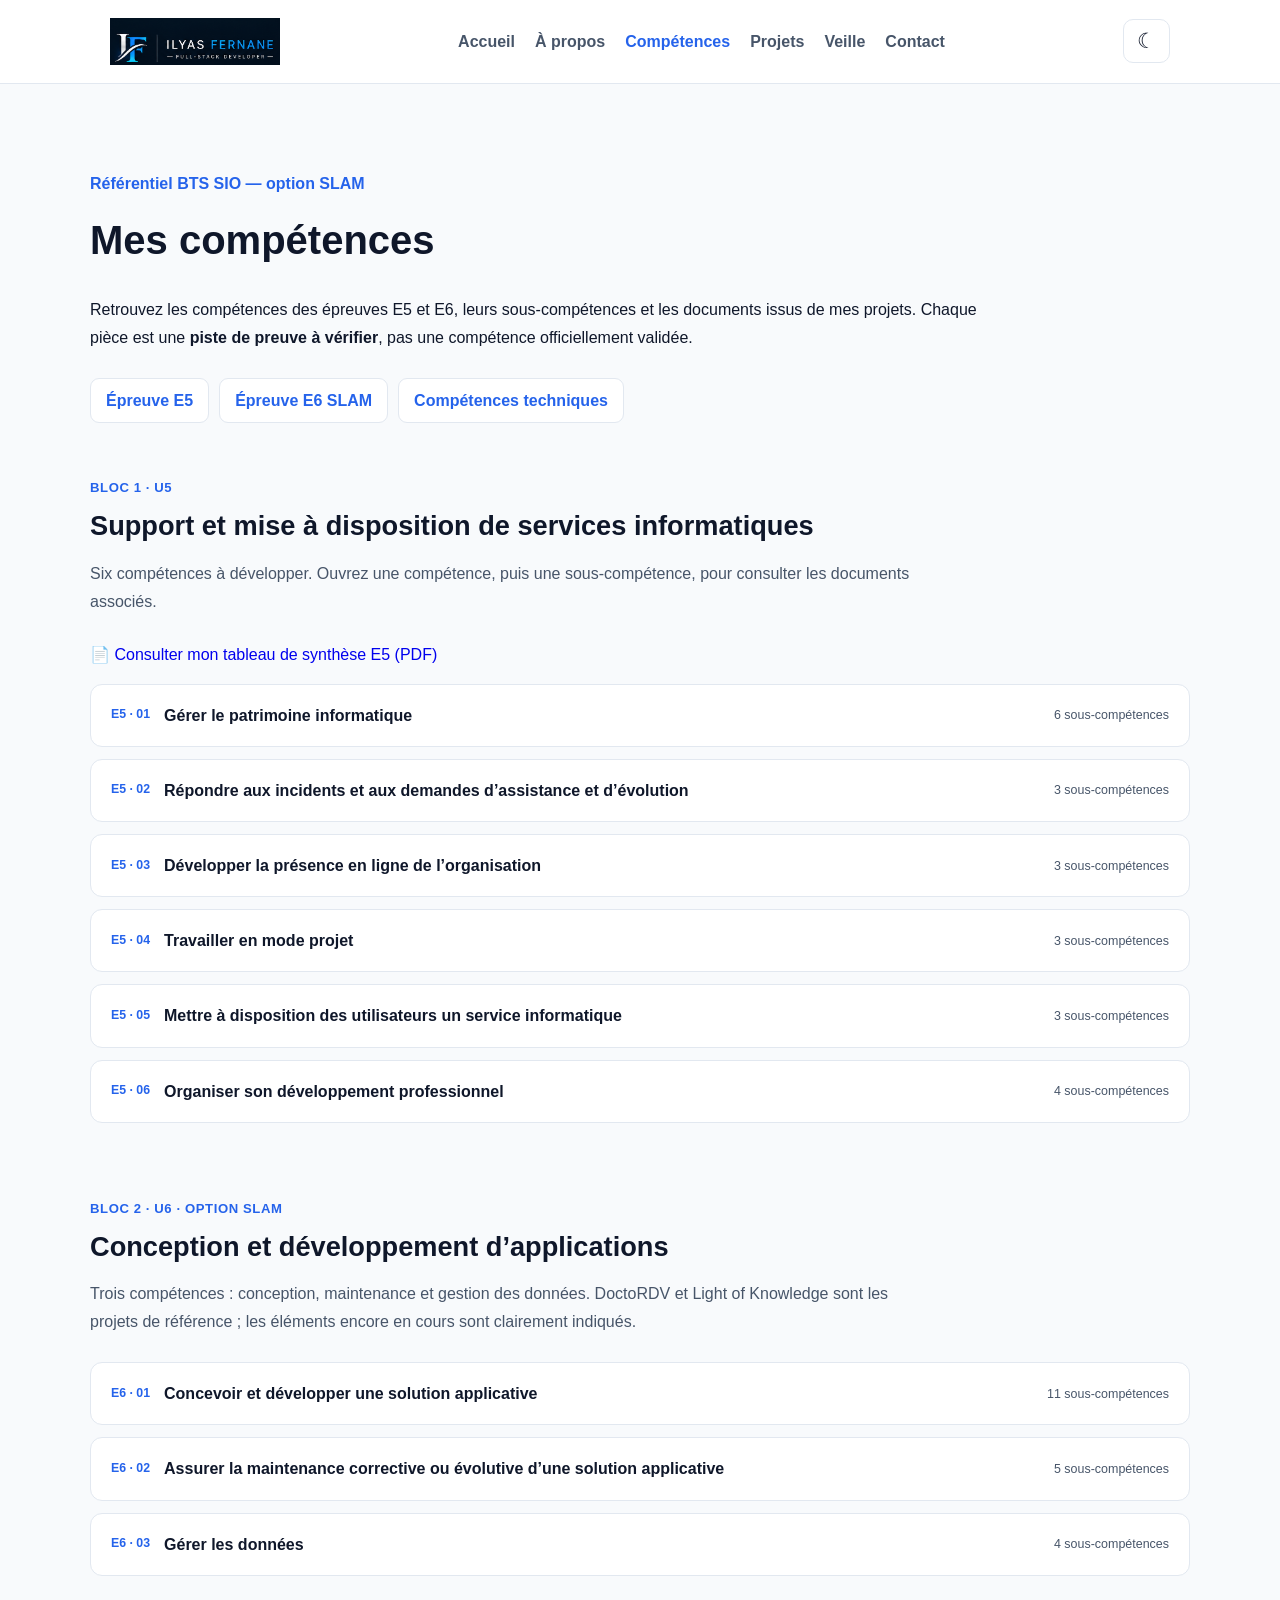
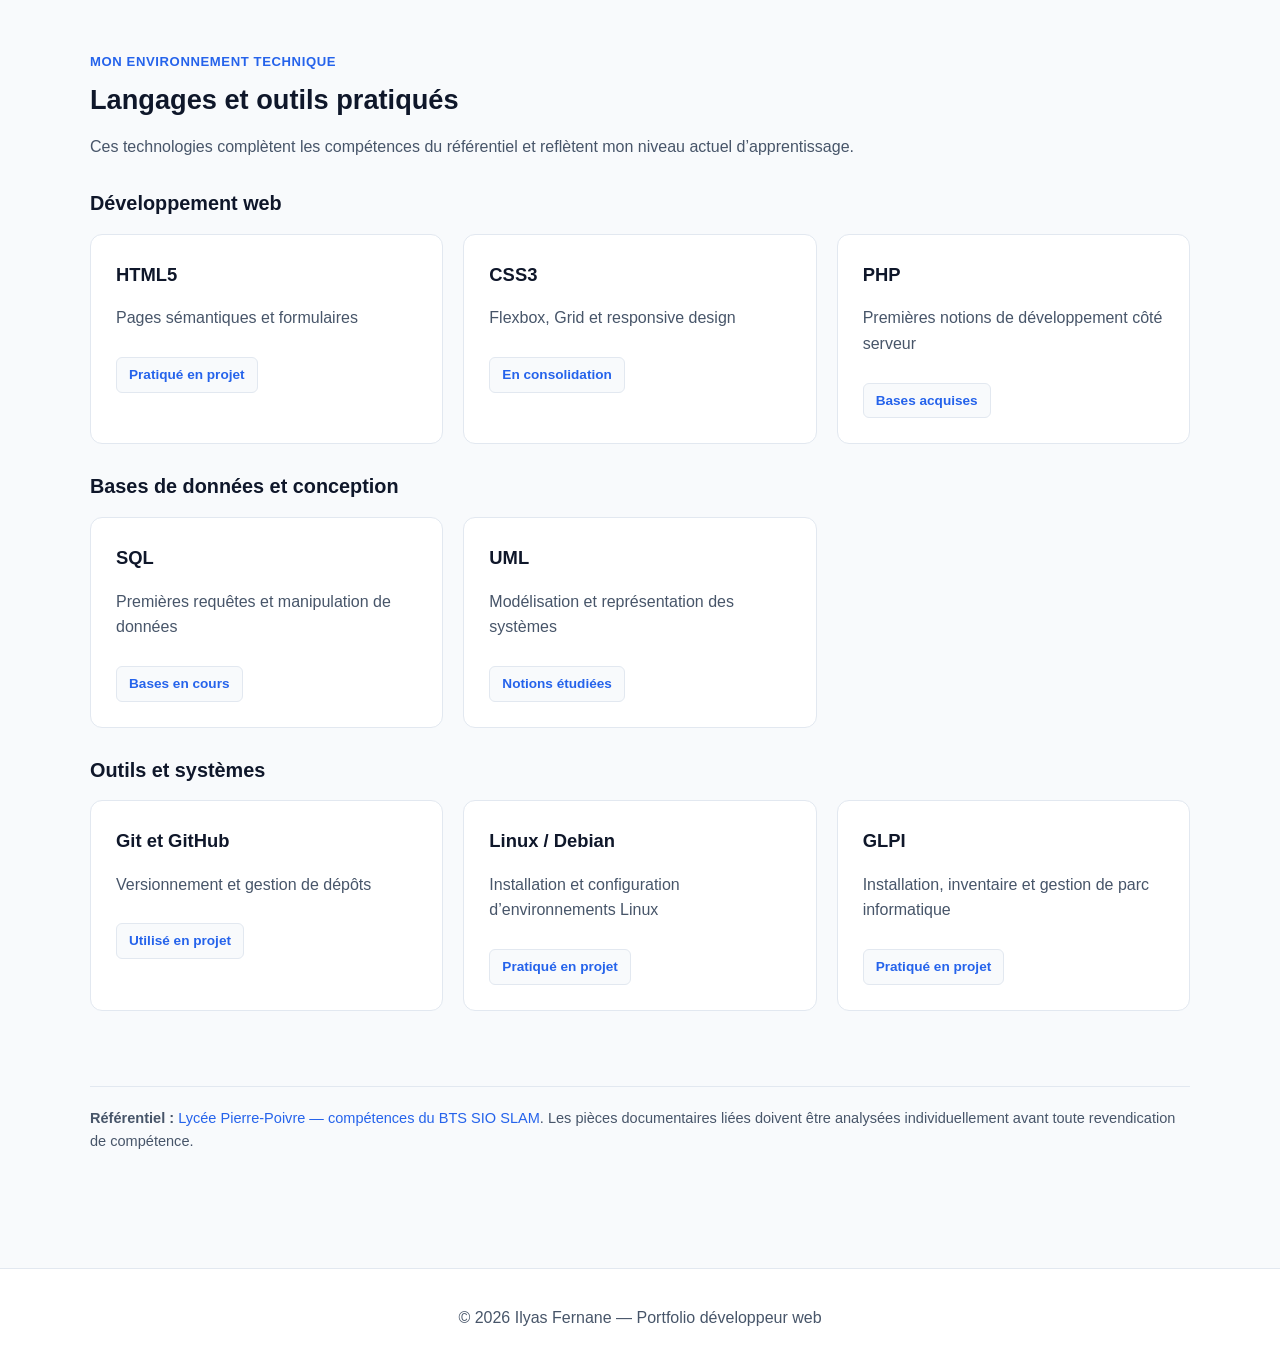
==== commit e6b2f3f6: "docs: ajout du tableau de synthese E5 au portfolio" ====
--- a/competences.html
+++ b/competences.html
@@ -43,6 +43,13 @@
           <p class="ref-eyebrow">BLOC 1 · U5</p>
           <h2 id="titre-e5">Support et mise à disposition de services informatiques</h2>
           <p class="ref-section-description">Six compétences à développer. Ouvrez une compétence, puis une sous-compétence, pour consulter les documents associés.</p>
+          <p>
+            <a href="documents/Tableau_synthese_E5_2027.pdf"
+              target="_blank"
+              rel="noopener noreferrer">
+              📄 Consulter mon tableau de synthèse E5 (PDF)
+            </a>
+          </p>
           <details class="ref-groupe" id="e5-1">
             <summary>
               <span class="ref-numero">E5 · 01</span>
